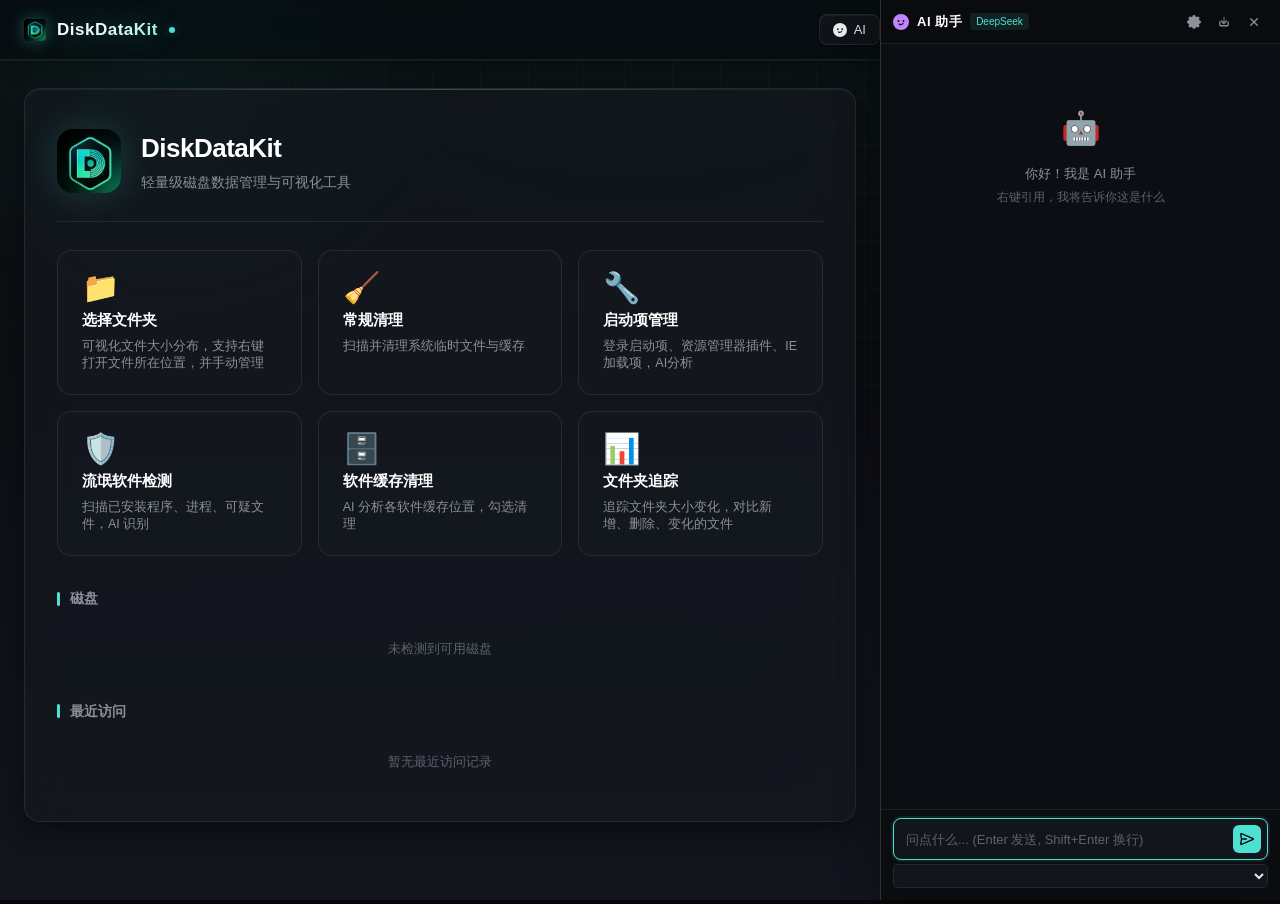
==== web/index.html @ a3f6db11 "feat:新增文件追踪功能" ====
<!DOCTYPE html>
<html lang="zh-CN">
<head>
    <meta charset="UTF-8">
    <meta name="viewport" content="width=device-width, initial-scale=1.0">
    <title>DiskDataKit — 文件管理</title>
    <link rel="icon" href="ioc.png" type="image/png">
    <link rel="stylesheet" href="style.css">
</head>
<body>
    <!-- 背景装饰层：网格光斑 -->
    <div class="bg-decor" aria-hidden="true">
        <div class="blob blob-1"></div>
        <div class="blob blob-2"></div>
        <div class="blob blob-3"></div>
        <div class="grid-overlay"></div>
    </div>

    <header class="app-header">
        <div class="header-inner">
            <a class="brand" href="#" onclick="showHome();return false;">
                <img class="brand-logo" src="ioc.png" width="22" height="22" alt="DiskDataKit" aria-hidden="true">
                <span class="brand-name" data-text="DiskDataKit">DiskDataKit</span>
                <span class="brand-dot"></span>
            </a>
            <div class="header-actions">
                <button id="homeBtn" class="btn btn-ghost hidden" title="返回首页">
                    <svg viewBox="0 0 16 16" width="14" height="14" aria-hidden="true"><path fill="currentColor" d="M6.906.664a1.749 1.749 0 0 1 2.187 0l5.25 4.2c.415.332.657.835.657 1.367v7.019A1.75 1.75 0 0 1 13.25 15h-3.5a.75.75 0 0 1-.75-.75V9H7v5.25a.75.75 0 0 1-.75.75h-3.5A1.75 1.75 0 0 1 1 13.25V6.231c0-.532.242-1.035.657-1.367l5.25-4.2z"/></svg>
                    <span class="btn-label">首页</span>
                </button>
                <button id="pickBtn" class="btn btn-accent" title="打开系统文件夹选择器">
                    <svg viewBox="0 0 16 16" width="14" height="14" aria-hidden="true"><path fill="currentColor" d="M1.75 1A1.75 1.75 0 0 0 0 2.75v10.5C0 14.216.784 15 1.75 15h12.5A1.75 1.75 0 0 0 16 13.25v-8.5A1.75 1.75 0 0 0 14.25 3H7.5L6 1.75A1.75 1.75 0 0 0 4.75 1h-3Z"></path></svg>
                    <span class="btn-label">选择文件夹</span>
                </button>
                <select id="driveSelect" class="select" title="选择磁盘或最近访问"></select>
                <button id="upBtn" class="btn btn-ghost" title="返回上一级">
                    <svg viewBox="0 0 16 16" width="14" height="14" aria-hidden="true"><path fill="currentColor" d="M3.22 10.53a.75.75 0 0 1 0-1.06L7.47 5.22a.75.75 0 0 1 1.06 0l4.25 4.25a.75.75 0 1 1-1.06 1.06L8 6.8l-3.72 3.72a.75.75 0 0 1-1.06 0Z"></path></svg>
                    <span class="btn-label">上级</span>
                </button>
                <button id="refreshBtn" class="btn btn-ghost" title="刷新">
                    <svg viewBox="0 0 16 16" width="14" height="14" aria-hidden="true"><path fill="currentColor" d="M1.705 8.005a.75.75 0 0 1 .834.656 5.5 5.5 0 0 0 9.592 2.97l-1.204-1.204a.25.25 0 0 1 .177-.427h3.011a.25.25 0 0 1 .25.25v3.011a.25.25 0 0 1-.427.177l-1.38-1.38A7 7 0 0 1 1.05 8.84a.75.75 0 0 1 .656-.834ZM8 2.5a5.49 5.49 0 0 0-4.388 2.196l1.204 1.204a.25.25 0 0 1-.177.427H1.628a.25.25 0 0 1-.25-.25V2.066a.25.25 0 0 1 .427-.177l1.38 1.38A7 7 0 0 1 14.95 7.16a.75.75 0 0 1-1.49.178A5.5 5.5 0 0 0 8 2.5Z"></path></svg>
                    <span class="btn-label">刷新</span>
                </button>
                <button id="chatToggleHeaderBtn" class="btn btn-ghost" title="AI 助手">
                    <svg viewBox="0 0 16 16" width="14" height="14" fill="currentColor"><path d="M8 0a8 8 0 1 0 0 16A8 8 0 0 0 8 0ZM4.5 7a1 1 0 1 1 2 0 1 1 0 0 1-2 0Zm5 0a1 1 0 1 1 2 0 1 1 0 0 1-2 0Zm-1.5 4.5a3 3 0 0 1-2.5-1.34.5.5 0 0 1 .83-.55A2 2 0 0 0 8 10a2 2 0 0 0 1.67-.89.5.5 0 1 1 .83.55 3 3 0 0 1-2.5 1.34Z"/></svg>
                    <span class="btn-label">AI</span>
                </button>
            </div>
        </div>
    </header>

    <main class="container">
        <section id="homeView" class="card glass home-view">
            <div class="home-hero">
                <div class="home-logo">
                    <img src="ioc.png" width="67" height="69" alt="DiskDataKit">
                </div>
                <div class="home-hero-text">
                    <h2>DiskDataKit</h2>
                    <p>轻量级磁盘数据管理与可视化工具</p>
                </div>
            </div>
            <div class="home-actions">
                <button class="home-card" id="homePickBtn">
                    <span class="home-card-icon">📁</span>
                    <span class="home-card-title">选择文件夹</span>
                    <span class="home-card-desc">可视化文件大小分布，支持右键打开文件所在位置，并手动管理</span>
                </button>
                <button class="home-card" id="homeCleanupBtn">
                    <span class="home-card-icon">🧹</span>
                    <span class="home-card-title">常规清理</span>
                    <span class="home-card-desc">扫描并清理系统临时文件与缓存</span>
                </button>
                <button class="home-card" id="homeStartupBtn">
                    <span class="home-card-icon">🔧</span>
                    <span class="home-card-title">启动项管理</span>
                    <span class="home-card-desc">登录启动项、资源管理器插件、IE 加载项，AI分析</span>
                </button>
                <button class="home-card" id="homeScanBtn">
                    <span class="home-card-icon">🛡️</span>
                    <span class="home-card-title">流氓软件检测</span>
                    <span class="home-card-desc">扫描已安装程序、进程、可疑文件，AI 识别</span>
                </button>
                <button class="home-card" id="homeCacheBtn">
                    <span class="home-card-icon">🗄️</span>
                    <span class="home-card-title">软件缓存清理</span>
                    <span class="home-card-desc">AI 分析各软件缓存位置，勾选清理</span>
                </button>
                <button class="home-card" id="homeTrackBtn">
                    <span class="home-card-icon">📊</span>
                    <span class="home-card-title">文件夹追踪</span>
                    <span class="home-card-desc">追踪文件夹大小变化，对比新增、删除、变化的文件</span>
                </button>
            </div>
            <div class="home-section">
                <div class="home-section-title"><span class="hs-accent"></span>磁盘</div>
                <div id="homeDrives" class="home-list"></div>
            </div>
            <div class="home-section">
                <div class="home-section-title"><span class="hs-accent"></span>最近访问</div>
                <div id="homeRecent" class="home-list"></div>
            </div>
        </section>

        <section id="breadcrumbCard" class="card glass breadcrumb-card hidden">
            <nav class="breadcrumb" id="breadcrumb" aria-label="路径导航"></nav>
        </section>

        <section id="chartCard" class="card glass chart-card hidden">
            <div class="card-header">
                <div class="title-group">
                    <span class="title-accent"></span>
                    <h2 class="card-title">大小分布</h2>
                    <div id="chartHint" class="chart-hint hidden"></div>
                </div>
                <div class="chart-legend">
                    <label class="legend-toggle" data-line="self">
                        <input type="checkbox" id="toggleSelf" checked>
                        <span class="legend-line legend-line-self"></span>
                        <span class="legend-text">自身占比</span>
                    </label>
                    <label class="legend-toggle" data-line="cumulative">
                        <input type="checkbox" id="toggleCumulative" checked>
                        <span class="legend-line"></span>
                        <span class="legend-text">累计百分比</span>
                    </label>
                </div>
                <div class="card-header-line"></div>
            </div>
            <div class="chart-wrap">
                <canvas id="paretoCanvas"></canvas>
                <div id="chartTooltip" class="chart-tooltip hidden"></div>
            </div>
            <div id="expandHint" class="expand-hint hidden"></div>
            <div id="expandSection" class="expand-section hidden">
                <div class="expand-header">
                    <span class="expand-title">展开详情 · <span id="expandLabel">其他</span></span>
                    <div class="expand-actions">
                        <button id="expandMore" class="btn-expand-more hidden">展开剩余 <span id="remainCount">0</span> 项</button>
                        <button id="expandClose" class="expand-close" title="关闭展开">×</button>
                    </div>
                </div>
                <div class="chart-wrap">
                    <canvas id="expandCanvas"></canvas>
                    <div id="expandTooltip" class="chart-tooltip hidden"></div>
                </div>
            </div>
        </section>

        <!-- 展开项数输入弹框 -->
        <div id="expandModal" class="modal-overlay hidden">
            <div class="modal-box">
                <div class="modal-title">展开"其他"项</div>
                <p class="modal-desc">输入要展开的条目数量（当前合并的尾部项目）</p>
                <input type="number" id="expandInput" class="modal-input" min="1" max="500" value="50">
                <div class="modal-actions">
                    <button id="expandCancel" class="btn btn-ghost">取消</button>
                    <button id="expandConfirm" class="btn btn-accent">展开</button>
                </div>
            </div>
        </div>

        <!-- 右键/左键上下文菜单 -->
        <div id="ctxMenu" class="ctx-menu hidden">
            <button id="ctxOpenExplorer" class="ctx-item">
                <svg class="ctx-icon" viewBox="0 0 16 16" width="14" height="14" fill="currentColor">
                    <path d="M1.5 3a1 1 0 0 1 1-1h4.379a1 1 0 0 1 .707.293L8.707 3.5H13.5a1 1 0 0 1 1 1V7h-1V4.5H8.5l-1-1H2.5v8H6v1H1.5V3z"/>
                    <path d="M8 8.5a.5.5 0 0 1 .5-.5h6a.5.5 0 0 1 .5.5v5a.5.5 0 0 1-.5.5h-6a.5.5 0 0 1-.5-.5v-5zM9 9v4h5V9H9z"/>
                </svg>
                打开文件夹所在位置
            </button>
            <button id="ctxQuoteToAI" class="ctx-item">
                <svg class="ctx-icon" viewBox="0 0 16 16" width="14" height="14" fill="currentColor">
                    <path d="M8 0a8 8 0 1 0 0 16A8 8 0 0 0 8 0ZM4.5 7a1 1 0 1 1 2 0 1 1 0 0 1-2 0Zm5 0a1 1 0 1 1 2 0 1 1 0 0 1-2 0Zm-1.5 4.5a3 3 0 0 1-2.5-1.34.5.5 0 0 1 .83-.55A2 2 0 0 0 8 10a2 2 0 0 0 1.67-.89.5.5 0 1 1 .83.55 3 3 0 0 1-2.5 1.34Z"/>
                </svg>
                引用给AI
            </button>
        </div>

        <!-- 常规清理弹窗 -->
        <div id="cleanupModal" class="modal-overlay hidden">
            <div class="modal-box cleanup-box">
                <div class="cleanup-header">
                    <span class="modal-title">常规清理</span>
                    <button id="cleanupClose" class="expand-close" title="关闭">×</button>
                </div>
                <p class="modal-desc">扫描系统临时文件和缓存，选择要清理的项目</p>

                <!-- 扫描状态 -->
                <div id="cleanupStatus" class="cleanup-status"></div>

                <!-- 清理目标列表 -->
                <div id="cleanupList" class="cleanup-list hidden"></div>

                <!-- 底部操作 -->
                <div id="cleanupActions" class="cleanup-actions hidden">
                    <div class="cleanup-summary">
                        <label class="cleanup-select-all">
                            <input type="checkbox" id="cleanupSelectAll" checked>
                            <span>全选</span>
                        </label>
                        <span id="cleanupTotal" class="cleanup-total"></span>
                    </div>
                    <div class="modal-actions">
                        <button id="cleanupCancel" class="btn btn-ghost">取消</button>
                        <button id="cleanupDeleteBtn" class="btn btn-danger">清理选中</button>
                    </div>
                </div>

                <!-- 清理结果 -->
                <div id="cleanupResult" class="cleanup-result hidden"></div>
            </div>
        </div>

        <!-- 启动项管理弹窗 -->
        <div id="startupModal" class="modal-overlay hidden">
            <div class="modal-box cleanup-box startup-box">
                <div class="cleanup-header">
                    <span class="modal-title">启动项管理</span>
                    <button id="startupClose" class="expand-close" title="关闭">×</button>
                </div>
                <p class="modal-desc">查看并启用/禁用登录启动项、资源管理器插件、IE 加载项</p>
                <div class="startup-body">
                    <div id="startupStatus" class="cleanup-status"></div>
                    <div id="startupList" class="cleanup-list startup-list hidden"></div>
                </div>
                <div class="startup-footer">
                    <button id="startupRescanBtn" class="startup-rescan-btn">重新扫描</button>
                </div>
            </div>
        </div>

        <!-- 流氓软件检测弹窗 -->
        <div id="scanModal" class="modal-overlay hidden">
            <div class="modal-box cleanup-box">
                <div class="cleanup-header">
                    <span class="modal-title">流氓软件检测</span>
                    <button id="scanClose" class="expand-close" title="关闭">×</button>
                </div>
                <p class="modal-desc">扫描已安装程序、进程、可疑文件、启动项，AI 判断可疑项（右键可打开文件所在位置）</p>
                <div id="scanStatus" class="cleanup-status"></div>
                <div id="scanList" class="cleanup-list scan-list hidden"></div>
            </div>
        </div>

        <!-- 软件缓存清理弹窗 -->
        <div id="cacheModal" class="modal-overlay hidden">
            <div class="modal-box cleanup-box">
                <div class="cleanup-header">
                    <span class="modal-title">软件缓存清理</span>
                    <button id="cacheClose" class="expand-close" title="关闭">×</button>
                </div>
                <p class="modal-desc">AI 分析各软件缓存位置，勾选后清理（右键可打开文件所在位置）</p>
                <div id="cacheStatus" class="cleanup-status"></div>
                <div id="cacheList" class="cleanup-list cache-list hidden"></div>
                <div id="cacheActions" class="cleanup-actions hidden">
                    <div class="cleanup-summary">
                        <label class="cleanup-select-all">
                            <input type="checkbox" id="cacheSelectAll" checked>
                            <span>全选</span>
                        </label>
                        <span id="cacheTotal" class="cleanup-total"></span>
                    </div>
                    <div class="modal-actions">
                        <button id="cacheCancel" class="btn btn-ghost">取消</button>
                        <button id="cacheDeleteBtn" class="btn btn-danger">清理选中</button>
                    </div>
                </div>
                <div id="cacheResult" class="cleanup-result hidden"></div>
            </div>
        </div>

        <!-- 文件夹追踪弹窗 -->
        <div id="trackModal" class="modal-overlay hidden">
            <div class="modal-box cleanup-box track-box">
                <div class="cleanup-header">
                    <span class="modal-title">文件夹追踪</span>
                    <button id="trackClose" class="expand-close" title="关闭">×</button>
                </div>
                <p class="modal-desc">追踪文件夹大小变化，对比新增、删除、变化的子文件</p>

                <!-- 添加追踪 -->
                <div class="track-add-row">
                    <button id="trackPickBtn" class="btn btn-accent">选择文件夹</button>
                    <button id="trackRefreshAllBtn" class="btn btn-ghost">全部刷新</button>
                </div>

                <!-- 追踪列表 -->
                <div id="trackStatus" class="cleanup-status"></div>
                <div id="trackList" class="track-list hidden"></div>
            </div>
        </div>

        <section id="fileCard" class="card glass file-card hidden">
            <div class="card-header">
                <div class="title-group">
                    <span class="title-accent"></span>
                    <h2 class="card-title">文件列表</h2>
                    <div id="countBadge" class="count-badge hidden"></div>
                    <div id="totalSizeBadge" class="size-badge hidden"></div>
                </div>
                <div class="card-header-line"></div>
            </div>

            <div id="status" class="status hidden"></div>

            <div class="table-wrap">
                <table class="file-table">
                    <thead>
                        <tr>
                            <th class="col-name">名称</th>
                            <th class="col-size">大小</th>
                            <th class="col-date">修改时间</th>
                        </tr>
                    </thead>
                    <tbody id="fileList"></tbody>
                </table>
                <div id="skeleton" class="skeleton hidden">
                    <div class="skeleton-row"></div>
                    <div class="skeleton-row"></div>
                    <div class="skeleton-row"></div>
                    <div class="skeleton-row"></div>
                    <div class="skeleton-row"></div>
                    <div class="skeleton-row"></div>
                </div>
                <div id="empty" class="empty hidden">
                    <div class="empty-icon">📂</div>
                    <p>此文件夹为空</p>
                </div>
            </div>
        </section>

        <footer class="app-footer">
            <span id="footerInfo"></span>
        </footer>
    </main>

    <!-- AI 助手侧边栏（VSCode 风格） -->
    <aside id="chatSidebar" class="chat-sidebar">
        <div class="chat-sidebar-header">
            <div class="chat-sidebar-title">
                <svg viewBox="0 0 16 16" width="16" height="16" fill="currentColor" style="color:#c084fc"><path d="M8 0a8 8 0 1 0 0 16A8 8 0 0 0 8 0ZM4.5 7a1 1 0 1 1 2 0 1 1 0 0 1-2 0Zm5 0a1 1 0 1 1 2 0 1 1 0 0 1-2 0Zm-1.5 4.5a3 3 0 0 1-2.5-1.34.5.5 0 0 1 .83-.55A2 2 0 0 0 8 10a2 2 0 0 0 1.67-.89.5.5 0 1 1 .83.55 3 3 0 0 1-2.5 1.34Z"/></svg>
                <span>AI 助手</span>
                <div id="chatStatus" class="chat-status">DeepSeek</div>
            </div>
            <div class="chat-sidebar-actions">
                <button id="chatCustomModelBtn" class="chat-icon-btn" title="自定义模型">
                    <svg viewBox="0 0 16 16" width="14" height="14" fill="currentColor"><path d="M8 4.754a3.246 3.246 0 1 0 0 6.492 3.246 3.246 0 0 0 0-6.492zM5.754 8a2.246 2.246 0 1 1 4.492 0 2.246 2.246 0 0 1-4.492 0z"/><path d="M9.796 1.343c-.527-1.79-3.065-1.79-3.592 0l-.094.319a.873.873 0 0 1-1.255.52l-.292-.16c-1.64-.892-3.433.902-2.54 2.541l.159.292a.873.873 0 0 1-.52 1.255l-.319.094c-1.79.527-1.79 3.065 0 3.592l.319.094a.873.873 0 0 1 .52 1.255l-.16.292c-.892 1.64.901 3.434 2.541 2.54l.292-.159a.873.873 0 0 1 1.255.52l.094.319c.527 1.79 3.065 1.79 3.592 0l.094-.319a.873.873 0 0 1 1.255-.52l.292.16c1.64.893 3.434-.902 2.54-2.541l-.159-.292a.873.873 0 0 1 .52-1.255l.319-.094c1.79-.527 1.79-3.065 0-3.592l-.319-.094a.873.873 0 0 1-.52-1.255l.16-.292c.893-1.64-.902-3.433-2.541-2.54l-.292.159a.873.873 0 0 1-1.255-.52l-.094-.319z"/></svg>
                </button>
                <button id="chatNewBtn" class="chat-icon-btn" title="新对话">
                    <svg viewBox="0 0 16 16" width="14" height="14" fill="currentColor"><path d="M3.25 7a.75.75 0 0 1 .75.75v3.5a.25.25 0 0 0 .25.25h7.5a.25.25 0 0 0 .25-.25v-3.5a.75.75 0 0 1 1.5 0v3.5A1.75 1.75 0 0 1 11.75 13h-7.5A1.75 1.75 0 0 1 2.5 11.25v-3.5A.75.75 0 0 1 3.25 7Zm4.5-5a.75.75 0 0 1 .75.75v5.19l1.72-1.72a.749.749 0 0 1 1.275.326.749.749 0 0 1-.215.734l-3 3a.75.75 0 0 1-1.06 0l-3-3a.749.749 0 0 1 .326-1.275.749.749 0 0 1 .734.215L7.5 7.94V2.75A.75.75 0 0 1 8.25 2Z"/></svg>
                </button>
                <button id="chatCloseBtn" class="chat-icon-btn" title="关闭面板">
                    <svg viewBox="0 0 16 16" width="14" height="14" fill="currentColor"><path d="M3.72 3.72a.75.75 0 0 1 1.06 0L8 6.94l3.22-3.22a.749.749 0 0 1 1.275.326.749.749 0 0 1-.215.734L9.06 8l3.22 3.22a.749.749 0 0 1-.326 1.275.749.749 0 0 1-.734-.215L8 9.06l-3.22 3.22a.751.751 0 0 1-1.042-.018.751.751 0 0 1-.018-1.042L6.94 8 3.72 4.78a.75.75 0 0 1 0-1.06Z"/></svg>
                </button>
            </div>
        </div>
        <div id="chatMessages" class="chat-messages">
            <div class="chat-welcome">
                <div class="chat-welcome-icon">🤖</div>
                <p>你好！我是 AI 助手</p>
                <p class="chat-welcome-hint">右键引用，我将告诉你这是什么</p>
            </div>
        </div>
        <div class="chat-input-area">
            <div class="chat-input-wrap">
                <textarea id="chatInput" class="chat-input" placeholder="问点什么... (Enter 发送, Shift+Enter 换行)" rows="1"></textarea>
                <button id="chatSendBtn" class="chat-send-btn" title="发送">
                    <svg viewBox="0 0 16 16" width="14" height="14" fill="currentColor"><path d="M.989 8 .064 2.68a1.342 1.342 0 0 1 1.85-1.462l13.402 5.744a1.129 1.129 0 0 1 0 2.076L1.913 14.782a1.343 1.343 0 0 1-1.85-1.463L.99 8Zm.603-5.288L2.38 7.25h4.87a.75.75 0 0 1 0 1.5H2.38l-.788 4.538L13.929 8 1.592 2.712Z"/></svg>
                </button>
            </div>
            <div class="chat-input-hint">
                <select id="chatProviderSelect" class="chat-provider-select" title="切换模型">
                </select>
            </div>
        </div>
    </aside>

    <!-- 自定义模型弹窗 -->
    <div id="customModelModal" class="modal-overlay hidden">
        <div class="modal-box custom-model-box">
            <div class="cleanup-header">
                <span class="modal-title">自定义模型</span>
                <button id="customModelClose" class="expand-close" title="关闭">×</button>
            </div>
            <p class="modal-desc">选择厂商、输入 API Key，获取并选择要添加的模型</p>

            <!-- 厂商选择 -->
            <div class="custom-model-field">
                <label class="custom-model-label">厂商</label>
                <select id="cmProviderSelect" class="custom-model-select">
                    <option value="">请选择厂商...</option>
                </select>
                <div id="cmProviderDesc" class="custom-model-provider-desc"></div>
            </div>

            <!-- API Key -->
            <div class="custom-model-field">
                <label class="custom-model-label">API Key</label>
                <div class="custom-model-apikey-row">
                    <input type="password" id="cmApiKey" class="modal-input custom-model-apikey-input" placeholder="sk-..." autocomplete="off">
                    <button id="cmFetchModelsBtn" class="btn btn-accent custom-model-fetch-btn">获取模型</button>
                </div>
            </div>

            <!-- 模型列表 -->
            <div class="custom-model-field">
                <label class="custom-model-label">模型列表 <span id="cmModelCount" class="custom-model-count"></span></label>
                <div id="cmModelList" class="custom-model-list">
                    <div class="custom-model-empty">请先获取模型列表</div>
                </div>
            </div>

            <!-- 状态提示 -->
            <div id="cmStatus" class="custom-model-status"></div>

            <!-- 操作按钮 -->
            <div class="modal-actions">
                <button id="cmCancelBtn" class="btn btn-ghost">取消</button>
                <button id="cmSaveBtn" class="btn btn-accent" disabled>保存</button>
            </div>
            <div class="custom-model-tip">提示：推荐使用 DeepSeek 和阿里云（DashScope），模型列表获取准确。字节豆包官方 API 返回的模型列表与实际可用的不一致，需手动确认。</div>
        </div>
    </div>

    <script src="app.js"></script>
    <script src="chat.js"></script>
    <script src="cleanup.js"></script>
    <script src="startup.js"></script>
    <script src="scan.js"></script>
    <script src="cache.js"></script>
    <script src="track.js"></script>
</body>
</html>
---- web/style.css ----
/* ============================================================
   DiskDataKit — Premium Dark
   网格光斑背景 + 玻璃拟态 + 发光高光 + 精致微交互
   ============================================================ */

:root {
    /* 基础灰阶 */
    --bg-0: #06070a;
    --bg-1: #0c0e13;
    --bg-2: #12151c;
    --surface: rgba(22, 25, 32, 0.65);
    --surface-solid: #14171e;

    /* 文字 */
    --fg-default: #e8eaed;
    --fg-muted: #8b909a;
    --fg-subtle: #5c626e;
    --fg-bright: #ffffff;

    /* 边框 */
    --border: rgba(255, 255, 255, 0.08);
    --border-strong: rgba(255, 255, 255, 0.14);
    --border-bright: rgba(255, 255, 255, 0.2);

    /* 强调色 - 冷青蓝 */
    --accent: #4ee0d0;
    --accent-2: #5b9eff;
    --accent-glow: rgba(78, 224, 208, 0.35);
    --accent-subtle: rgba(78, 224, 208, 0.1);
    --danger: #ff6b6b;
    --danger-subtle: rgba(255, 107, 107, 0.12);

    /* 字体 */
    --font-sans: -apple-system, BlinkMacSystemFont, "Segoe UI", "Nunito Sans",
        Helvetica, Arial, "PingFang SC", "Microsoft YaHei", sans-serif;
    --font-mono: ui-monospace, SFMono-Regular, "SF Mono", Menlo, Consolas,
        "Liberation Mono", monospace;

    /* 阴影 / 光晕 */
    --shadow-sm: 0 1px 2px rgba(0, 0, 0, 0.4);
    --shadow-md: 0 8px 24px rgba(0, 0, 0, 0.45);
    --shadow-lg: 0 20px 60px rgba(0, 0, 0, 0.6);
    --shadow-glow: 0 0 0 1px var(--border), 0 8px 32px rgba(78, 224, 208, 0.08);

    /* 缓动 */
    --ease: cubic-bezier(0.22, 1, 0.36, 1);
    --ease-out: cubic-bezier(0.16, 1, 0.3, 1);
}

* {
    margin: 0;
    padding: 0;
    box-sizing: border-box;
}

html {
    scroll-behavior: smooth;
}

body {
    font-family: var(--font-sans);
    font-size: 14px;
    line-height: 1.5;
    color: var(--fg-default);
    background: var(--bg-0);
    min-height: 100vh;
    overflow-x: hidden;
    -webkit-font-smoothing: antialiased;
    -moz-osx-font-smoothing: grayscale;
    position: relative;
}

/* ==================== 背景装饰层 ==================== */
.bg-decor {
    position: fixed;
    inset: 0;
    z-index: -1;
    overflow: hidden;
    background:
        radial-gradient(ellipse 80% 50% at 50% -10%, rgba(78, 224, 208, 0.08), transparent),
        linear-gradient(180deg, var(--bg-0) 0%, var(--bg-1) 40%, var(--bg-2) 100%);
}

.blob {
    position: absolute;
    border-radius: 50%;
    filter: blur(80px);
    opacity: 0.5;
    animation: drift 18s var(--ease) infinite alternate;
}

.blob-1 {
    width: 500px;
    height: 500px;
    top: -150px;
    left: -100px;
    background: radial-gradient(circle, rgba(78, 224, 208, 0.18), transparent 70%);
}

.blob-2 {
    width: 600px;
    height: 600px;
    bottom: -200px;
    right: -150px;
    background: radial-gradient(circle, rgba(91, 158, 255, 0.15), transparent 70%);
    animation-delay: -6s;
    animation-duration: 22s;
}

.blob-3 {
    width: 400px;
    height: 400px;
    top: 40%;
    left: 60%;
    background: radial-gradient(circle, rgba(180, 120, 255, 0.1), transparent 70%);
    animation-delay: -12s;
    animation-duration: 26s;
}

.grid-overlay {
    position: absolute;
    inset: 0;
    background-image:
        linear-gradient(rgba(255, 255, 255, 0.025) 1px, transparent 1px),
        linear-gradient(90deg, rgba(255, 255, 255, 0.025) 1px, transparent 1px);
    background-size: 48px 48px;
    mask-image: radial-gradient(ellipse 80% 60% at 50% 30%, #000 30%, transparent 80%);
    -webkit-mask-image: radial-gradient(ellipse 80% 60% at 50% 30%, #000 30%, transparent 80%);
}

/* ==================== 顶部导航栏 ==================== */
.app-header {
    position: sticky;
    top: 0;
    z-index: 100;
    background: rgba(8, 10, 14, 0.6);
    backdrop-filter: saturate(180%) blur(20px);
    -webkit-backdrop-filter: saturate(180%) blur(20px);
    border-bottom: 1px solid var(--border);
    box-shadow: 0 1px 0 rgba(255, 255, 255, 0.04), 0 4px 20px rgba(0, 0, 0, 0.3);
    animation: slideDown 0.5s var(--ease-out);
}

.header-inner {
    max-width: 1280px;
    margin: 0 auto;
    padding: 14px 24px;
    display: flex;
    align-items: center;
    justify-content: space-between;
    gap: 16px;
}

.brand {
    display: flex;
    align-items: center;
    gap: 11px;
    text-decoration: none;
    color: var(--fg-default);
    transition: opacity 0.2s var(--ease);
}

.brand:hover {
    opacity: 0.9;
}

.brand-logo {
    border-radius: 4px;
    filter: drop-shadow(0 0 8px var(--accent-glow));
    transition: transform 0.4s var(--ease), filter 0.4s var(--ease);
}

.brand:hover .brand-logo {
    transform: rotate(-8deg) scale(1.15);
    filter: drop-shadow(0 0 12px var(--accent-glow));
}

.brand-name {
    font-size: 17px;
    font-weight: 700;
    letter-spacing: 0.5px;
    background: linear-gradient(
        135deg,
        #ffffff 0%,
        #d6f5f0 30%,
        var(--accent) 55%,
        var(--accent-2) 100%
    );
    background-size: 220% 220%;
    -webkit-background-clip: text;
    background-clip: text;
    -webkit-text-fill-color: transparent;
    filter: drop-shadow(0 0 12px rgba(78, 224, 208, 0.28));
    animation: titleShine 7s var(--ease) infinite;
    position: relative;
}

/* 标题光泽扫过 */
.brand-name::after {
    content: attr(data-text);
    position: absolute;
    inset: 0;
    background: linear-gradient(
        105deg,
        transparent 35%,
        rgba(255, 255, 255, 0.65) 50%,
        transparent 65%
    );
    background-size: 250% 100%;
    background-position: 150% 0;
    -webkit-background-clip: text;
    background-clip: text;
    -webkit-text-fill-color: transparent;
    animation: titleSweep 5.5s var(--ease) infinite;
    pointer-events: none;
}

.brand-dot {
    width: 6px;
    height: 6px;
    border-radius: 50%;
    background: var(--accent);
    box-shadow: 0 0 10px var(--accent-glow);
    animation: pulse 2.4s var(--ease) infinite;
}

.header-actions {
    display: flex;
    gap: 8px;
    align-items: center;
}

/* ==================== 按钮 ==================== */
.btn {
    display: inline-flex;
    align-items: center;
    gap: 7px;
    background: var(--surface);
    backdrop-filter: blur(12px);
    -webkit-backdrop-filter: blur(12px);
    color: var(--fg-default);
    border: 1px solid var(--border);
    border-radius: 8px;
    padding: 7px 13px;
    font-size: 13px;
    font-weight: 500;
    font-family: inherit;
    cursor: pointer;
    transition: all 0.2s var(--ease);
    box-shadow: var(--shadow-sm), inset 0 1px 0 rgba(255, 255, 255, 0.05);
    position: relative;
    overflow: hidden;
}

.btn::before {
    content: "";
    position: absolute;
    inset: 0;
    background: linear-gradient(135deg, rgba(78, 224, 208, 0.15), transparent 60%);
    opacity: 0;
    transition: opacity 0.25s var(--ease);
}

.btn:hover {
    border-color: var(--border-bright);
    transform: translateY(-1px);
    box-shadow: var(--shadow-md), inset 0 1px 0 rgba(255, 255, 255, 0.08);
}

.btn:hover::before {
    opacity: 1;
}

.btn:active {
    transform: translateY(0) scale(0.97);
    box-shadow: var(--shadow-sm);
}

.btn svg {
    transition: transform 0.5s var(--ease);
    position: relative;
    z-index: 1;
}

.btn-label {
    position: relative;
    z-index: 1;
}

#refreshBtn:hover svg {
    transform: rotate(180deg);
}

#upBtn:hover svg {
    transform: translateY(-2px);
}

/* 强调按钮（选择文件夹） */
.btn-accent {
    background: rgba(78, 224, 208, 0.1);
    border-color: rgba(78, 224, 208, 0.25);
    color: var(--accent);
}

.btn-accent:hover {
    background: rgba(78, 224, 208, 0.18);
    border-color: var(--accent);
    box-shadow: var(--shadow-md), 0 0 16px rgba(78, 224, 208, 0.15);
    color: var(--accent);
}

.btn-accent:hover::before {
    opacity: 0;
}

#pickBtn svg {
    transition: transform 0.3s var(--ease);
}

#pickBtn:hover svg {
    transform: scale(1.15);
}

/* ==================== 输入框 ==================== */
.select {
    background: var(--surface);
    backdrop-filter: blur(12px);
    -webkit-backdrop-filter: blur(12px);
    color: var(--fg-default);
    border: 1px solid var(--border);
    border-radius: 8px;
    padding: 7px 30px 7px 12px;
    font-size: 13px;
    font-family: inherit;
    cursor: pointer;
    appearance: none;
    background-image: url("data:image/svg+xml,%3Csvg xmlns='http://www.w3.org/2000/svg' width='16' height='16' fill='%238b909a' viewBox='0 0 16 16'%3E%3Cpath d='M4.22 6.22a.75.75 0 0 1 1.06 0L8 8.94l2.72-2.72a.75.75 0 1 1 1.06 1.06l-3.25 3.25a.75.75 0 0 1-1.06 0L4.22 7.28a.75.75 0 0 1 0-1.06Z'/%3E%3C/svg%3E");
    background-repeat: no-repeat;
    background-position: right 8px center;
    transition: all 0.2s var(--ease);
}

.select:hover {
    border-color: var(--border-bright);
}

.select:focus {
    outline: none;
    border-color: var(--accent);
    box-shadow: 0 0 0 3px var(--accent-subtle);
}

.select option {
    background: var(--surface-solid);
    color: var(--fg-default);
}

.select optgroup {
    background: var(--surface-solid);
    color: var(--fg-subtle);
    font-style: normal;
    font-weight: 600;
    font-size: 11px;
    text-transform: uppercase;
    letter-spacing: 0.5px;
    padding-top: 4px;
}

.select optgroup option {
    font-size: 13px;
    font-weight: 400;
    text-transform: none;
    letter-spacing: 0;
    color: var(--fg-default);
    padding: 3px 8px;
}

/* ==================== 主容器 ==================== */
.container {
    max-width: 1280px;
    margin: 0 auto;
    padding: 28px 24px;
    display: flex;
    flex-direction: column;
    gap: 18px;
}

/* ==================== 玻璃拟态卡片 ==================== */
.card {
    position: relative;
    border-radius: 16px;
    overflow: hidden;
    animation: fadeUp 0.5s var(--ease-out) both;
}

.card.glass {
    background: var(--surface);
    backdrop-filter: blur(20px) saturate(150%);
    -webkit-backdrop-filter: blur(20px) saturate(150%);
    border: 1px solid var(--border);
    box-shadow: var(--shadow-md), inset 0 1px 0 rgba(255, 255, 255, 0.05);
    transition: border-color 0.3s var(--ease), box-shadow 0.3s var(--ease),
        transform 0.3s var(--ease);
}

.card.glass:hover {
    border-color: var(--border-strong);
    box-shadow: var(--shadow-lg), inset 0 1px 0 rgba(255, 255, 255, 0.08);
}

/* 卡片顶部高光线 */
.card.glass::before {
    content: "";
    position: absolute;
    top: 0;
    left: 10%;
    right: 10%;
    height: 1px;
    background: linear-gradient(90deg, transparent, rgba(255, 255, 255, 0.18), transparent);
    pointer-events: none;
}

.file-card {
    animation-delay: 0.16s;
}

.breadcrumb-card {
    padding: 12px 18px;
}

.card-header {
    display: flex;
    align-items: center;
    justify-content: space-between;
    padding: 14px 18px;
    border-bottom: 1px solid var(--border);
}

.title-group {
    display: flex;
    align-items: center;
    gap: 10px;
}

.title-accent {
    width: 3px;
    height: 16px;
    border-radius: 3px;
    background: linear-gradient(180deg, var(--accent), var(--accent-2));
    box-shadow: 0 0 10px var(--accent-glow);
}

.card-title {
    font-size: 14px;
    font-weight: 600;
    color: var(--fg-bright);
    letter-spacing: 0.3px;
}

.count-badge {
    display: inline-flex;
    align-items: center;
    min-width: 22px;
    padding: 0 8px;
    height: 20px;
    border-radius: 20px;
    background: var(--accent-subtle);
    color: var(--accent);
    font-size: 11px;
    font-weight: 600;
    border: 1px solid rgba(78, 224, 208, 0.2);
    font-variant-numeric: tabular-nums;
}

.size-badge {
    display: inline-flex;
    align-items: center;
    gap: 6px;
    padding: 0 10px;
    height: 20px;
    border-radius: 20px;
    font-size: 11px;
    font-weight: 600;
    font-family: var(--font-mono);
    font-variant-numeric: tabular-nums;
    transition: all 0.3s var(--ease);
}

.size-badge.computing {
    background: rgba(91, 158, 255, 0.08);
    color: var(--accent-2);
    border: 1px solid rgba(91, 158, 255, 0.2);
}

.size-badge.computing::before {
    content: "";
    width: 6px;
    height: 6px;
    border-radius: 50%;
    background: var(--accent-2);
    animation: pulse 1.5s ease-in-out infinite;
}

.size-badge.done {
    background: var(--accent-subtle);
    color: var(--accent);
    border: 1px solid rgba(78, 224, 208, 0.2);
    box-shadow: 0 0 12px rgba(78, 224, 208, 0.1);
}

.card-header-line {
    flex: 1;
    height: 1px;
    margin-left: 20px;
    background: linear-gradient(90deg, var(--border), transparent);
}

/* ==================== 面包屑 ==================== */
.breadcrumb {
    display: flex;
    align-items: center;
    flex-wrap: wrap;
    gap: 2px;
    font-size: 14px;
}

.crumb {
    cursor: pointer;
    padding: 5px 10px;
    border-radius: 7px;
    color: var(--fg-muted);
    font-weight: 500;
    transition: all 0.18s var(--ease);
    position: relative;
}

.crumb:hover {
    background: var(--accent-subtle);
    color: var(--accent);
}

.crumb.is-last {
    color: var(--fg-bright);
    font-weight: 600;
    cursor: default;
}

.crumb.is-last:hover {
    background: transparent;
}

.crumb-sep {
    color: var(--fg-subtle);
    user-select: none;
    padding: 0 2px;
    opacity: 0.6;
}

/* ==================== 状态 ==================== */
.status {
    padding: 12px 18px;
    border-bottom: 1px solid var(--border);
    color: var(--fg-muted);
    font-size: 13px;
    background: rgba(255, 255, 255, 0.02);
}

.status.error {
    background: var(--danger-subtle);
    color: var(--danger);
    font-weight: 500;
}

/* ==================== 表格 ==================== */
.table-wrap {
    position: relative;
}

.file-table {
    width: 100%;
    border-collapse: collapse;
}

.file-table th {
    text-align: left;
    padding: 10px 18px;
    font-size: 11px;
    font-weight: 600;
    color: var(--fg-subtle);
    background: rgba(255, 255, 255, 0.02);
    border-bottom: 1px solid var(--border);
    text-transform: uppercase;
    letter-spacing: 1px;
    position: sticky;
    top: 0;
}

.file-table td {
    padding: 10px 18px;
    border-bottom: 1px solid rgba(255, 255, 255, 0.04);
    font-size: 14px;
    vertical-align: middle;
}

.file-table tbody tr:last-child td {
    border-bottom: none;
}

.file-row {
    cursor: pointer;
    transition: background 0.15s var(--ease);
    position: relative;
}

.file-row::before {
    content: "";
    position: absolute;
    left: 0;
    top: 8px;
    bottom: 8px;
    width: 2px;
    background: var(--accent);
    border-radius: 0 2px 2px 0;
    transform: scaleY(0);
    transition: transform 0.2s var(--ease);
    box-shadow: 0 0 8px var(--accent-glow);
}

.file-row:hover {
    background: linear-gradient(90deg, rgba(78, 224, 208, 0.05) 0%, transparent 100%);
}

.file-row:hover::before {
    transform: scaleY(1);
}

.file-row.is-dir .file-name {
    font-weight: 500;
}

.file-name {
    display: flex;
    align-items: center;
    gap: 12px;
    color: var(--fg-default);
}

.file-row.is-dir .file-name .name-text {
    color: var(--fg-bright);
}

.file-row:hover .name-text {
    color: var(--accent);
}

.file-icon {
    font-size: 15px;
    width: 18px;
    text-align: center;
    flex-shrink: 0;
    transition: transform 0.25s var(--ease);
    filter: drop-shadow(0 1px 3px rgba(0, 0, 0, 0.5));
}

.file-row:hover .file-icon {
    transform: scale(1.25) translateY(-1px);
}

.col-size {
    width: 120px;
    text-align: right;
    color: var(--fg-muted);
    font-variant-numeric: tabular-nums;
    font-family: var(--font-mono);
    font-size: 12px;
}

.col-date {
    width: 200px;
    color: var(--fg-muted);
    font-size: 12px;
}

/* ==================== 空状态 ==================== */
.empty {
    padding: 70px 20px;
    text-align: center;
    color: var(--fg-subtle);
}

.empty-icon {
    font-size: 44px;
    margin-bottom: 14px;
    opacity: 0.4;
    animation: float 3.5s ease-in-out infinite;
}

.empty p {
    font-size: 13px;
    letter-spacing: 0.3px;
}

/* ==================== 骨架屏 ==================== */
.skeleton {
    padding: 8px 0;
}

.skeleton-row {
    height: 38px;
    margin: 0 18px;
    border-bottom: 1px solid rgba(255, 255, 255, 0.04);
    position: relative;
    overflow: hidden;
}

.skeleton-row::after {
    content: "";
    position: absolute;
    inset: 8px 0;
    border-radius: 6px;
    background: linear-gradient(
        90deg,
        rgba(255, 255, 255, 0.03) 0%,
        rgba(255, 255, 255, 0.08) 50%,
        rgba(255, 255, 255, 0.03) 100%
    );
    background-size: 200% 100%;
    animation: shimmer 1.6s ease-in-out infinite;
}

/* ==================== 底部 ==================== */
.app-footer {
    padding: 18px 4px;
    color: var(--fg-subtle);
    font-size: 12px;
    text-align: center;
    letter-spacing: 0.3px;
}

/* ==================== 帕累托图 ==================== */
.chart-card {
    animation-delay: 0.08s;
}

.chart-card .card-header {
    padding: 12px 18px;
}

.chart-legend {
    display: flex;
    gap: 18px;
    font-size: 12px;
    color: var(--fg-muted);
    margin-left: auto;
    margin-right: 16px;
}

.legend-item {
    display: flex;
    align-items: center;
    gap: 7px;
}

.legend-toggle {
    display: flex;
    align-items: center;
    gap: 6px;
    cursor: pointer;
    user-select: none;
    transition: opacity 0.2s var(--ease);
}

.legend-toggle input[type="checkbox"] {
    appearance: none;
    -webkit-appearance: none;
    width: 14px;
    height: 14px;
    border-radius: 3px;
    border: 1px solid var(--border-strong);
    background: rgba(255, 255, 255, 0.03);
    cursor: pointer;
    position: relative;
    transition: all 0.2s var(--ease);
    flex-shrink: 0;
}

.legend-toggle input[type="checkbox"]:checked {
    background: var(--accent-subtle);
    border-color: var(--accent);
}

.legend-toggle input[type="checkbox"]:checked::after {
    content: "";
    position: absolute;
    left: 3px;
    top: 0px;
    width: 4px;
    height: 8px;
    border: solid var(--accent);
    border-width: 0 2px 2px 0;
    transform: rotate(45deg);
}

.legend-toggle input[type="checkbox"]:not(:checked) ~ .legend-line,
.legend-toggle input[type="checkbox"]:not(:checked) ~ .legend-text {
    opacity: 0.35;
}

.legend-toggle:hover {
    opacity: 0.85;
}

.legend-text {
    font-size: 12px;
    color: var(--fg-muted);
}

.legend-bar {
    width: 14px;
    height: 10px;
    border-radius: 2px;
    background: linear-gradient(180deg, var(--accent), rgba(78, 224, 208, 0.3));
    box-shadow: 0 0 6px var(--accent-glow);
}

.legend-line {
    width: 18px;
    height: 2px;
    border-radius: 1px;
    background: var(--accent-2);
    box-shadow: 0 0 6px rgba(91, 158, 255, 0.4);
    position: relative;
}

.legend-line::after {
    content: "";
    position: absolute;
    right: -3px;
    top: 50%;
    transform: translateY(-50%);
    width: 6px;
    height: 6px;
    border-radius: 50%;
    background: var(--accent-2);
    box-shadow: 0 0 6px rgba(91, 158, 255, 0.5);
}

.legend-line-self {
    background: #c084fc;
    box-shadow: 0 0 6px rgba(192, 132, 252, 0.4);
}

.legend-line-self::after {
    background: #c084fc;
    box-shadow: 0 0 6px rgba(192, 132, 252, 0.5);
}

/* ==================== 首页 ==================== */
.home-view {
    padding: 40px 32px 32px;
}

.home-hero {
    display: flex;
    align-items: center;
    gap: 20px;
    padding-bottom: 28px;
    margin-bottom: 28px;
    border-bottom: 1px solid var(--border);
}

.home-logo {
    width: 64px;
    height: 64px;
    border-radius: 16px;
    overflow: hidden;
    flex-shrink: 0;
    box-shadow: 0 0 36px rgba(78, 224, 208, 0.18);
}

.home-logo svg {
    width: 100%;
    height: 100%;
    display: block;
}

.home-hero-text h2 {
    font-size: 26px;
    font-weight: 700;
    letter-spacing: -0.5px;
    color: var(--fg-bright);
}

.home-hero-text p {
    font-size: 14px;
    color: var(--fg-muted);
    margin-top: 4px;
}

.home-actions {
    display: grid;
    grid-template-columns: repeat(auto-fill, minmax(240px, 1fr));
    gap: 16px;
    margin-bottom: 32px;
}

.home-card {
    display: flex;
    flex-direction: column;
    align-items: flex-start;
    gap: 8px;
    padding: 22px 24px;
    border-radius: 14px;
    background: var(--surface);
    border: 1px solid var(--border);
    color: var(--fg-default);
    cursor: pointer;
    text-align: left;
    transition: all 0.25s var(--ease);
}

.home-card:hover {
    border-color: rgba(78, 224, 208, 0.35);
    background: rgba(78, 224, 208, 0.06);
    transform: translateY(-2px);
    box-shadow: var(--shadow-md);
}

.home-card-icon {
    font-size: 30px;
    line-height: 1;
}

.home-card-title {
    font-size: 15px;
    font-weight: 600;
    color: var(--fg-bright);
}

.home-card-desc {
    font-size: 12.5px;
    color: var(--fg-muted);
}

.home-section {
    margin-bottom: 24px;
}

.home-section:last-child {
    margin-bottom: 0;
}

.home-section-title {
    display: flex;
    align-items: center;
    gap: 10px;
    font-size: 14px;
    font-weight: 600;
    color: var(--fg-muted);
    margin-bottom: 12px;
}

.hs-accent {
    width: 3px;
    height: 14px;
    border-radius: 2px;
    background: var(--accent);
}

.home-list {
    display: grid;
    grid-template-columns: repeat(auto-fill, minmax(220px, 1fr));
    gap: 10px;
}

.home-list-item {
    display: flex;
    align-items: center;
    gap: 10px;
    padding: 12px 16px;
    border-radius: 10px;
    background: var(--surface);
    border: 1px solid var(--border);
    color: var(--fg-default);
    cursor: pointer;
    font-size: 13px;
    transition: all 0.2s var(--ease);
    overflow: hidden;
}

.home-list-item:hover {
    border-color: rgba(78, 224, 208, 0.3);
    background: rgba(78, 224, 208, 0.05);
    transform: translateX(2px);
}

.home-list-icon {
    font-size: 18px;
    flex-shrink: 0;
}

.home-list-text {
    overflow: hidden;
    text-overflow: ellipsis;
    white-space: nowrap;
    font-family: var(--font-mono);
    font-size: 12.5px;
}

.home-list-empty {
    grid-column: 1 / -1;
    padding: 18px;
    text-align: center;
    color: var(--fg-subtle);
    font-size: 13px;
}

@media (max-width: 640px) {
    .home-view { padding: 28px 20px; }
    .home-hero { gap: 14px; padding-bottom: 20px; margin-bottom: 20px; }
    .home-logo { width: 52px; height: 52px; }
    .home-hero-text h2 { font-size: 22px; }
}

.chart-hint {
    display: inline-flex;
    align-items: center;
    padding: 0 8px;
    height: 18px;
    border-radius: 18px;
    background: rgba(78, 224, 208, 0.08);
    color: var(--accent);
    font-size: 10px;
    font-weight: 500;
    border: 1px solid rgba(78, 224, 208, 0.15);
}

.chart-hint::before {
    content: "";
    width: 5px;
    height: 5px;
    border-radius: 50%;
    background: var(--accent);
    margin-right: 5px;
    animation: pulse 1.5s ease-in-out infinite;
}

.expand-hint {
    display: flex;
    align-items: center;
    justify-content: center;
    gap: 6px;
    margin: 0 18px 14px;
    padding: 8px 14px;
    border-radius: 10px;
    background: rgba(78, 224, 208, 0.06);
    border: 1px dashed rgba(78, 224, 208, 0.3);
    color: var(--accent);
    font-size: 12px;
    cursor: pointer;
    user-select: none;
    transition: background 0.2s var(--ease), border-color 0.2s var(--ease), transform 0.2s var(--ease);
}

.expand-hint:hover {
    background: rgba(78, 224, 208, 0.12);
    border-color: rgba(78, 224, 208, 0.55);
    transform: translateY(-1px);
}

.expand-hint::after {
    content: "▸";
    font-size: 10px;
    transition: transform 0.2s var(--ease);
}

.expand-hint:hover::after {
    transform: translateX(2px);
}

.chart-wrap {
    position: relative;
    padding: 12px 18px 18px;
}

#paretoCanvas {
    display: block;
    width: 100%;
    height: 280px;
    cursor: crosshair;
}

.chart-tooltip {
    position: absolute;
    pointer-events: none;
    background: rgba(12, 14, 19, 0.95);
    backdrop-filter: blur(12px);
    -webkit-backdrop-filter: blur(12px);
    border: 1px solid var(--border-strong);
    border-radius: 8px;
    padding: 8px 12px;
    font-size: 12px;
    color: var(--fg-default);
    box-shadow: var(--shadow-lg);
    z-index: 50;
    white-space: nowrap;
    transform: translate(-50%, calc(-100% - 10px));
    transition: opacity 0.15s var(--ease);
}

.chart-tooltip .tt-name {
    font-weight: 600;
    color: var(--fg-bright);
    margin-bottom: 3px;
    max-width: 220px;
    overflow: hidden;
    text-overflow: ellipsis;
}

.chart-tooltip .tt-size {
    color: var(--accent);
    font-family: var(--font-mono);
    font-size: 11px;
}

.chart-tooltip .tt-pct {
    color: var(--accent-2);
    font-family: var(--font-mono);
    font-size: 11px;
    margin-top: 2px;
}

/* ==================== 展开区域 ==================== */
.expand-section {
    border-top: 1px solid var(--border);
    animation: fadeUp 0.4s var(--ease-out) both;
}

.expand-header {
    display: flex;
    align-items: center;
    justify-content: space-between;
    padding: 10px 18px;
    border-bottom: 1px solid var(--border);
}

.expand-title {
    font-size: 13px;
    font-weight: 600;
    color: var(--fg-bright);
}

.expand-title span {
    color: var(--accent);
}

.expand-close {
    background: none;
    border: none;
    color: var(--fg-muted);
    font-size: 20px;
    cursor: pointer;
    width: 28px;
    height: 28px;
    border-radius: 6px;
    display: flex;
    align-items: center;
    justify-content: center;
    transition: all 0.2s var(--ease);
    line-height: 1;
}

.expand-close:hover {
    background: var(--danger-subtle);
    color: var(--danger);
}

.expand-actions {
    display: flex;
    align-items: center;
    gap: 8px;
}

.btn-expand-more {
    background: var(--accent-subtle);
    border: 1px solid var(--accent-dim, rgba(78, 224, 208, 0.3));
    color: var(--accent);
    font-size: 12px;
    font-weight: 500;
    padding: 4px 12px;
    border-radius: 6px;
    cursor: pointer;
    transition: all 0.2s var(--ease);
    white-space: nowrap;
}

.btn-expand-more:hover {
    background: rgba(78, 224, 208, 0.15);
    box-shadow: 0 0 12px rgba(78, 224, 208, 0.2);
}

.btn-expand-more span {
    font-family: var(--font-mono);
    font-weight: 600;
}

#expandCanvas {
    display: block;
    width: 100%;
    height: 240px;
}

/* 可点击的"其他"条样式 */
.chart-other-hint {
    cursor: pointer;
}

/* ==================== 弹框 ==================== */
.modal-overlay {
    position: fixed;
    inset: 0;
    z-index: 200;
    background: rgba(0, 0, 0, 0.6);
    backdrop-filter: blur(6px);
    -webkit-backdrop-filter: blur(6px);
    display: flex;
    align-items: center;
    justify-content: center;
    animation: fadeIn 0.2s var(--ease) both;
}

.modal-box {
    background: var(--surface-solid);
    border: 1px solid var(--border-strong);
    border-radius: 14px;
    padding: 24px;
    width: 340px;
    max-width: 90vw;
    box-shadow: var(--shadow-lg);
    animation: fadeUp 0.3s var(--ease-out) both;
}

.modal-title {
    font-size: 16px;
    font-weight: 600;
    color: var(--fg-bright);
    margin-bottom: 8px;
}

.modal-desc {
    font-size: 13px;
    color: var(--fg-muted);
    margin-bottom: 16px;
}

.modal-input {
    width: 100%;
    background: var(--bg-2);
    border: 1px solid var(--border);
    border-radius: 8px;
    padding: 10px 12px;
    color: var(--fg-default);
    font-size: 15px;
    font-family: var(--font-mono);
    outline: none;
    transition: all 0.2s var(--ease);
    margin-bottom: 18px;
}

.modal-input:focus {
    border-color: var(--accent);
    box-shadow: 0 0 0 3px var(--accent-subtle);
}

.modal-actions {
    display: flex;
    gap: 10px;
    justify-content: flex-end;
}

@keyframes fadeIn {
    from { opacity: 0; }
    to { opacity: 1; }
}

/* ==================== 上下文菜单 ==================== */
.ctx-menu {
    position: fixed;
    z-index: 300;
    min-width: 200px;
    background: var(--surface-solid);
    border: 1px solid var(--border-strong);
    border-radius: 10px;
    padding: 6px;
    box-shadow: 0 12px 32px rgba(0, 0, 0, 0.4), 0 0 0 1px rgba(255, 255, 255, 0.03);
    backdrop-filter: blur(12px);
    -webkit-backdrop-filter: blur(12px);
    animation: ctxPop 0.15s var(--ease-out) both;
}

@keyframes ctxPop {
    from { opacity: 0; transform: scale(0.95) translateY(-4px); }
    to { opacity: 1; transform: scale(1) translateY(0); }
}

.ctx-item {
    display: flex;
    align-items: center;
    gap: 8px;
    width: 100%;
    background: none;
    border: none;
    color: var(--fg-default);
    font-size: 13px;
    padding: 8px 12px;
    border-radius: 6px;
    cursor: pointer;
    transition: all 0.15s var(--ease);
    text-align: left;
}

.ctx-item:hover {
    background: var(--accent-subtle);
    color: var(--accent);
}

.ctx-icon {
    flex-shrink: 0;
    opacity: 0.8;
}

.ctx-item:hover .ctx-icon {
    opacity: 1;
}

/* ==================== AI 侧边栏（VSCode 风格） ==================== */

.chat-sidebar {
    position: fixed;
    top: 0;
    right: 0;
    bottom: 0;
    width: 400px;
    z-index: 150;
    background: var(--bg-1);
    border-left: 1px solid var(--border-strong);
    display: flex;
    flex-direction: column;
    transform: translateX(100%);
    transition: transform 0.3s var(--ease-out);
    box-shadow: -8px 0 32px rgba(0, 0, 0, 0.3);
}

.chat-sidebar.open {
    transform: translateX(0);
}

/* 侧边栏头部 */
.chat-sidebar-header {
    display: flex;
    align-items: center;
    justify-content: space-between;
    padding: 0 12px;
    height: 44px;
    min-height: 44px;
    border-bottom: 1px solid var(--border);
    background: rgba(0, 0, 0, 0.2);
}

.chat-sidebar-title {
    display: flex;
    align-items: center;
    gap: 8px;
    font-size: 13px;
    font-weight: 600;
    color: var(--fg-bright);
    text-transform: uppercase;
    letter-spacing: 0.5px;
}

.chat-status {
    font-size: 10px;
    color: var(--accent);
    background: var(--accent-subtle);
    padding: 1px 6px;
    border-radius: 3px;
    font-weight: 500;
    text-transform: none;
    letter-spacing: 0;
}

.chat-status.not-configured {
    color: var(--danger);
    background: var(--danger-subtle);
}

.chat-status.limited {
    color: #f0a040;
    background: rgba(240, 160, 64, 0.12);
}

.chat-sidebar-actions {
    display: flex;
    gap: 2px;
}

.chat-icon-btn {
    background: none;
    border: none;
    color: var(--fg-muted);
    width: 28px;
    height: 28px;
    border-radius: 6px;
    cursor: pointer;
    display: flex;
    align-items: center;
    justify-content: center;
    transition: all 0.15s var(--ease);
}

.chat-icon-btn:hover {
    background: rgba(255, 255, 255, 0.08);
    color: var(--fg-bright);
}

.chat-provider-select {
    background: var(--bg-2);
    border: 1px solid var(--border);
    color: var(--fg-default);
    font-size: 12px;
    padding: 3px 8px;
    border-radius: 5px;
    cursor: pointer;
    outline: none;
    font-family: inherit;
    transition: all 0.15s var(--ease);
}

.chat-provider-select:hover {
    border-color: var(--border-strong);
}

.chat-provider-select:focus {
    border-color: var(--accent);
}

/* 消息区 */
.chat-messages {
    flex: 1;
    overflow-y: auto;
    padding: 12px 0;
    display: flex;
    flex-direction: column;
    gap: 0;
    scroll-behavior: smooth;
}

.chat-messages::-webkit-scrollbar {
    width: 6px;
}

.chat-messages::-webkit-scrollbar-thumb {
    background: rgba(255, 255, 255, 0.08);
    border-radius: 3px;
}

.chat-messages::-webkit-scrollbar-thumb:hover {
    background: rgba(255, 255, 255, 0.15);
}

/* 欢迎消息 */
.chat-welcome {
    text-align: center;
    padding: 48px 24px;
    color: var(--fg-muted);
}

.chat-welcome-icon {
    font-size: 32px;
    margin-bottom: 12px;
}

.chat-welcome p {
    margin: 4px 0;
    font-size: 13px;
}

.chat-welcome-hint {
    color: var(--fg-subtle) !important;
    font-size: 12px !important;
}

/* 消息行（VSCode 风格：全宽，角色标签 + 内容） */
.chat-msg {
    padding: 8px 16px;
    animation: fadeIn 0.2s var(--ease) both;
    display: flex;
    gap: 10px;
}

.chat-msg.user {
    background: rgba(0, 0, 0, 0.15);
}

.chat-msg.assistant {
    background: transparent;
}

.chat-msg-avatar {
    width: 22px;
    height: 22px;
    border-radius: 5px;
    display: flex;
    align-items: center;
    justify-content: center;
    font-size: 12px;
    flex-shrink: 0;
    margin-top: 2px;
}

.chat-msg.assistant .chat-msg-avatar {
    background: linear-gradient(135deg, #c084fc, #5b9eff);
}

.chat-msg.user .chat-msg-avatar {
    background: var(--accent-subtle);
    border: 1px solid rgba(78, 224, 208, 0.2);
}

.chat-msg-body {
    flex: 1;
    min-width: 0;
}

.chat-msg-role {
    font-size: 11px;
    font-weight: 600;
    color: var(--fg-subtle);
    text-transform: uppercase;
    letter-spacing: 0.5px;
    margin-bottom: 4px;
}

.chat-msg-content {
    font-size: 13px;
    line-height: 1.6;
    word-break: break-word;
    color: var(--fg-default);
}

.chat-msg-content pre {
    background: var(--bg-0);
    border: 1px solid var(--border);
    border-radius: 6px;
    padding: 10px 12px;
    overflow-x: auto;
    margin: 8px 0;
    font-size: 12px;
}

.chat-msg-content code {
    font-family: var(--font-mono);
    font-size: 12px;
}

.chat-msg-content p {
    margin: 4px 0;
}

.chat-msg-content ul,
.chat-msg-content ol {
    margin: 6px 0;
    padding-left: 20px;
}

/* 打字指示器 */
.chat-typing {
    display: flex;
    gap: 4px;
    padding: 4px 0;
}

.chat-typing span {
    width: 5px;
    height: 5px;
    border-radius: 50%;
    background: var(--fg-muted);
    animation: typingBounce 1.4s infinite ease-in-out both;
}

.chat-typing span:nth-child(2) { animation-delay: 0.2s; }
.chat-typing span:nth-child(3) { animation-delay: 0.4s; }

@keyframes typingBounce {
    0%, 80%, 100% { transform: scale(0.6); opacity: 0.4; }
    40% { transform: scale(1); opacity: 1; }
}

/* 错误消息 */
.chat-msg.error .chat-msg-content {
    color: var(--danger);
}

.chat-msg.error .chat-msg-avatar {
    background: var(--danger-subtle);
}

/* 输入区域 */
.chat-input-area {
    padding: 8px 12px 12px;
    border-top: 1px solid var(--border);
    background: rgba(0, 0, 0, 0.15);
}

.chat-input-wrap {
    display: flex;
    gap: 6px;
    align-items: flex-end;
    background: var(--bg-2);
    border: 1px solid var(--border);
    border-radius: 8px;
    padding: 6px 6px 6px 12px;
    transition: all 0.15s var(--ease);
}

.chat-input-wrap:focus-within {
    border-color: var(--accent);
    box-shadow: 0 0 0 2px var(--accent-subtle);
}

.chat-input {
    flex: 1;
    background: none;
    border: none;
    outline: none;
    color: var(--fg-default);
    font-size: 13px;
    font-family: inherit;
    resize: none;
    max-height: 120px;
    line-height: 1.5;
    padding: 4px 0;
}

.chat-input::placeholder {
    color: var(--fg-subtle);
}

.chat-send-btn {
    background: var(--accent);
    border: none;
    color: var(--bg-0);
    width: 28px;
    height: 28px;
    border-radius: 6px;
    cursor: pointer;
    display: flex;
    align-items: center;
    justify-content: center;
    flex-shrink: 0;
    transition: all 0.15s var(--ease);
}

.chat-send-btn:hover:not(:disabled) {
    background: var(--fg-bright);
    transform: scale(1.05);
}

.chat-send-btn:disabled {
    opacity: 0.4;
    cursor: not-allowed;
}

.chat-input-hint {
    padding: 4px 0 0;
}

.chat-input-hint .chat-provider-select {
    width: 100%;
}

/* 侧边栏打开时主内容右移 */
@media (min-width: 1024px) {
    body.chat-open .app-header .header-inner {
        padding-right: 400px;
    }
    body.chat-open .container {
        padding-right: 424px;
    }
}

/* 小屏幕全宽 */
@media (max-width: 768px) {
    .chat-sidebar {
        width: 100%;
    }
}

/* ==================== 工具类 ==================== */
.hidden {
    display: none !important;
}

/* ==================== 常规清理 ==================== */
.btn-cleanup {
    background: rgba(255, 165, 80, 0.12);
    border: 1px solid rgba(255, 165, 80, 0.3);
    color: #ffa550;
    margin-left: 12px;
    padding: 5px 14px;
    height: 32px;
    border-radius: 8px;
    font-size: 13px;
    display: inline-flex;
    align-items: center;
    gap: 6px;
    cursor: pointer;
    transition: all 0.2s;
}
.btn-cleanup svg {
    width: 16px;
    height: 16px;
}
.btn-cleanup:hover {
    background: rgba(255, 165, 80, 0.2);
    border-color: rgba(255, 165, 80, 0.5);
    box-shadow: 0 0 12px rgba(255, 165, 80, 0.2);
}

.cleanup-box {
    max-width: 640px;
    width: 90vw;
    max-height: 80vh;
    overflow-y: auto;
}

.cleanup-header {
    display: flex;
    justify-content: space-between;
    align-items: center;
    margin-bottom: 4px;
}

.cleanup-status {
    text-align: center;
    padding: 24px 0;
}

.cleanup-scan-icon {
    font-size: 40px;
    margin-bottom: 8px;
    filter: drop-shadow(0 0 12px rgba(255, 165, 80, 0.3));
}

.cleanup-scan-hint {
    font-size: 13px;
    color: var(--fg-muted, #888);
    margin-bottom: 16px;
}

.btn-cleanup-scan {
    background: linear-gradient(135deg, rgba(255, 165, 80, 0.2), rgba(255, 140, 60, 0.15));
    border: 1px solid rgba(255, 165, 80, 0.35);
    color: #ffa550;
    padding: 8px 28px;
    border-radius: 10px;
    font-size: 13px;
    font-weight: 600;
    cursor: pointer;
    transition: all 0.25s;
}
.btn-cleanup-scan:hover {
    background: linear-gradient(135deg, rgba(255, 165, 80, 0.3), rgba(255, 140, 60, 0.25));
    border-color: rgba(255, 165, 80, 0.6);
    box-shadow: 0 0 20px rgba(255, 165, 80, 0.25);
    transform: translateY(-1px);
}

.cleanup-scan-spinner {
    width: 28px;
    height: 28px;
    border: 3px solid rgba(255, 165, 80, 0.15);
    border-top-color: #ffa550;
    border-radius: 50%;
    animation: cleanup-spin 0.8s linear infinite;
}
@keyframes cleanup-spin {
    to { transform: rotate(360deg); }
}

.cleanup-btn-spinner {
    display: inline-block;
    width: 12px;
    height: 12px;
    border: 2px solid rgba(255, 80, 80, 0.2);
    border-top-color: #ff7070;
    border-radius: 50%;
    animation: cleanup-spin 0.8s linear infinite;
    vertical-align: middle;
    margin-right: 4px;
}

.cleanup-empty-msg {
    color: var(--fg-muted, #888);
    font-size: 13px;
    padding: 20px 0;
}

.cleanup-error-msg {
    color: #ff7070;
    font-size: 13px;
    padding: 20px 0;
}

.cleanup-list {
    margin: 12px 0;
}

.cleanup-item {
    display: flex;
    align-items: flex-start;
    gap: 10px;
    padding: 12px;
    border: 1px solid rgba(255, 255, 255, 0.06);
    border-radius: 10px;
    margin-bottom: 8px;
    transition: all 0.2s;
    background: rgba(255, 255, 255, 0.02);
}
.cleanup-item:hover {
    border-color: rgba(255, 165, 80, 0.25);
    background: rgba(255, 165, 80, 0.04);
}
.cleanup-item-empty {
    opacity: 0.5;
}
.cleanup-item input[type="checkbox"] {
    margin-top: 3px;
    accent-color: #ffa550;
    width: 16px;
    height: 16px;
    cursor: pointer;
    flex-shrink: 0;
}
.cleanup-item-info {
    flex: 1;
    min-width: 0;
}
.cleanup-item-name {
    font-size: 13px;
    font-weight: 600;
    color: var(--fg-main, #e0e0e0);
    margin-bottom: 2px;
}
.cleanup-item-path {
    font-size: 11px;
    font-family: var(--font-mono, ui-monospace, monospace);
    color: var(--fg-muted, #888);
    word-break: break-all;
    margin-bottom: 4px;
}
.cleanup-item-desc {
    font-size: 11px;
    color: var(--fg-subtle, #666);
    line-height: 1.4;
}
.cleanup-item-stats {
    text-align: right;
    flex-shrink: 0;
    min-width: 80px;
}
.cleanup-item-size {
    font-size: 14px;
    font-weight: 700;
    color: #ffa550;
    font-family: var(--font-mono, ui-monospace, monospace);
}
.cleanup-item-count {
    font-size: 11px;
    color: var(--fg-muted, #888);
    margin-top: 2px;
}

/* ==================== 启动项管理 ==================== */
/* 缓存记录列表 */
.startup-cache-list {
    display: flex;
    flex-direction: column;
    gap: 8px;
}

.startup-cache-list-header {
    font-size: 13px;
    font-weight: 700;
    color: var(--fg-bright);
    padding: 4px 2px 10px;
    border-bottom: 1px solid rgba(255, 255, 255, 0.06);
    margin-bottom: 4px;
}

.startup-cache-record {
    display: flex;
    align-items: center;
    gap: 12px;
    padding: 14px 16px;
    border: 1px solid rgba(255, 255, 255, 0.06);
    border-radius: 12px;
    background: rgba(255, 255, 255, 0.02);
    transition: all 0.25s var(--ease);
    animation: startupItemSlide 0.3s var(--ease) both;
}

.startup-cache-record:hover {
    border-color: rgba(78, 224, 208, 0.2);
    background: rgba(78, 224, 208, 0.03);
    transform: translateX(2px);
}

.startup-cache-record-info {
    flex: 1;
    min-width: 0;
}

.startup-cache-record-time {
    font-size: 13px;
    font-weight: 600;
    color: var(--fg-bright);
    margin-bottom: 4px;
}

.startup-cache-record-stats {
    display: flex;
    gap: 12px;
    flex-wrap: wrap;
}

.startup-cache-stat {
    font-size: 11px;
    color: var(--fg-muted);
    display: flex;
    align-items: center;
    gap: 4px;
}

.startup-cache-dot {
    width: 6px;
    height: 6px;
    border-radius: 50%;
}

.startup-cache-dot.sys { background: #4ee0d0; }
.startup-cache-dot.app { background: #f0a040; }

.startup-cache-record-actions {
    display: flex;
    gap: 6px;
    flex-shrink: 0;
}

/* 返回栏 */
.startup-back-bar {
    display: flex;
    align-items: center;
    justify-content: space-between;
    gap: 10px;
    margin-bottom: 12px;
}

.startup-back-btn {
    font-size: 12px;
    font-weight: 600;
    color: var(--fg-muted);
    background: none;
    border: 1px solid rgba(255, 255, 255, 0.08);
    padding: 5px 12px;
    border-radius: 8px;
    cursor: pointer;
    transition: all 0.2s var(--ease);
}

.startup-back-btn:hover {
    color: var(--accent);
    border-color: rgba(78, 224, 208, 0.3);
    background: rgba(78, 224, 208, 0.05);
}

/* 缓存信息栏 */
.startup-cache-bar {
    display: flex;
    align-items: center;
    gap: 10px;
    padding: 8px 14px;
    margin-bottom: 10px;
    border-radius: 10px;
    background: rgba(255, 255, 255, 0.03);
    border: 1px solid rgba(255, 255, 255, 0.06);
}

.startup-cache-time {
    font-size: 11.5px;
    color: var(--fg-muted);
    flex: 1;
}

.startup-cache-time::before {
    content: '\1F4E6';
    margin-right: 6px;
}

.startup-cache-actions {
    display: flex;
    gap: 6px;
}

.startup-cache-btn {
    padding: 4px 12px;
    border-radius: 7px;
    font-size: 11.5px;
    font-weight: 600;
    cursor: pointer;
    border: 1px solid rgba(255, 255, 255, 0.1);
    background: rgba(255, 255, 255, 0.04);
    color: var(--fg-muted);
    transition: all 0.2s var(--ease);
}

.startup-cache-btn:hover {
    background: rgba(255, 255, 255, 0.08);
    color: var(--fg-bright);
    border-color: rgba(255, 255, 255, 0.15);
}

.startup-cache-btn-danger:hover {
    background: rgba(255, 107, 107, 0.12);
    color: var(--danger);
    border-color: rgba(255, 107, 107, 0.3);
}

.startup-list {
    max-height: 65vh;
    overflow-y: auto;
    padding-right: 4px;
}

/* 启动项弹窗：弹性布局，底部按钮固定 */
.startup-box {
    display: flex;
    flex-direction: column;
    overflow: hidden;
}

.startup-body {
    flex: 1;
    overflow-y: auto;
    min-height: 0;
    padding-right: 4px;
}

.startup-box .startup-list {
    max-height: none;
}

.startup-footer {
    flex-shrink: 0;
    border-top: 1px solid rgba(255, 255, 255, 0.06);
    padding-top: 14px;
    margin-top: 12px;
}

.startup-rescan-btn {
    width: 100%;
    padding: 10px;
    border-radius: 10px;
    font-size: 13px;
    font-weight: 600;
    cursor: pointer;
    border: 1px solid rgba(78, 224, 208, 0.35);
    background: rgba(78, 224, 208, 0.1);
    color: #4ee0d0;
    transition: all 0.25s var(--ease);
}

.startup-rescan-btn:hover:not(:disabled) {
    background: rgba(78, 224, 208, 0.18);
    border-color: rgba(78, 224, 208, 0.6);
    box-shadow: 0 0 20px rgba(78, 224, 208, 0.2);
}

.startup-rescan-btn:disabled {
    opacity: 0.5;
    cursor: not-allowed;
}

/* 折叠分组 */
.startup-group {
    margin-bottom: 14px;
    border: 1px solid rgba(255, 255, 255, 0.06);
    border-radius: 14px;
    overflow: hidden;
    background: rgba(255, 255, 255, 0.015);
    transition: border-color 0.3s var(--ease);
}

.startup-group:hover {
    border-color: rgba(255, 255, 255, 0.1);
}

.startup-group-header {
    display: flex;
    align-items: center;
    gap: 10px;
    padding: 14px 16px;
    cursor: pointer;
    user-select: none;
    transition: background 0.2s var(--ease);
}

.startup-group-header:hover {
    background: rgba(255, 255, 255, 0.03);
}

.startup-group-chevron {
    width: 14px;
    height: 14px;
    flex-shrink: 0;
    color: var(--fg-muted);
    transition: transform 0.3s var(--ease);
}

.startup-group.collapsed .startup-group-chevron {
    transform: rotate(-90deg);
}

.startup-group-title {
    font-size: 14px;
    font-weight: 700;
    color: var(--fg-bright);
    letter-spacing: 0.3px;
}

.startup-group-count {
    font-size: 11px;
    font-weight: 600;
    color: var(--fg-muted);
    background: rgba(255, 255, 255, 0.06);
    padding: 2px 10px;
    border-radius: 12px;
    border: 1px solid rgba(255, 255, 255, 0.08);
}

.startup-group-stats {
    margin-left: auto;
    display: flex;
    gap: 8px;
    font-size: 11px;
}

.startup-group-stat {
    display: flex;
    align-items: center;
    gap: 4px;
    color: var(--fg-subtle);
}

.startup-group-stat-dot {
    width: 6px;
    height: 6px;
    border-radius: 50%;
}

.startup-group-stat-dot.sys { background: #4ee0d0; }
.startup-group-stat-dot.app { background: #f0a040; }

/* 折叠内容区 */
.startup-group-body {
    padding: 0 12px 12px;
    overflow: hidden;
    max-height: 5000px;
    transition: max-height 0.4s var(--ease), padding 0.4s var(--ease);
}

.startup-group.collapsed .startup-group-body {
    max-height: 0;
    padding-top: 0;
    padding-bottom: 0;
}

/* 单项卡片 */
.startup-item {
    display: flex;
    align-items: center;
    gap: 12px;
    padding: 12px 14px;
    border: 1px solid rgba(255, 255, 255, 0.05);
    border-radius: 10px;
    margin-bottom: 6px;
    background: rgba(255, 255, 255, 0.02);
    transition: all 0.25s var(--ease);
    animation: startupItemSlide 0.3s var(--ease) both;
}

@keyframes startupItemSlide {
    from { opacity: 0; transform: translateY(6px); }
    to   { opacity: 1; transform: translateY(0); }
}

.startup-item:hover {
    border-color: rgba(78, 224, 208, 0.2);
    background: rgba(78, 224, 208, 0.03);
    transform: translateX(2px);
}

.startup-item-disabled {
    opacity: 0.5;
}

.startup-item-info {
    flex: 1;
    min-width: 0;
}

.startup-item-header {
    display: flex;
    align-items: center;
    gap: 8px;
    margin-bottom: 4px;
    flex-wrap: wrap;
}

.startup-item-name {
    font-size: 13px;
    font-weight: 600;
    color: var(--fg-bright);
    word-break: break-all;
}

.startup-badge {
    font-size: 10px;
    font-weight: 600;
    padding: 1px 7px;
    border-radius: 8px;
    letter-spacing: 0.3px;
    white-space: nowrap;
}

.startup-badge-sys {
    color: #4ee0d0;
    background: rgba(78, 224, 208, 0.1);
    border: 1px solid rgba(78, 224, 208, 0.2);
}

.startup-badge-app {
    color: #f0a040;
    background: rgba(240, 160, 64, 0.08);
    border: 1px solid rgba(240, 160, 64, 0.2);
}

.startup-badge-disabled {
    color: var(--fg-subtle);
    background: rgba(255, 255, 255, 0.04);
    border: 1px solid rgba(255, 255, 255, 0.08);
}

.startup-item-orig {
    font-size: 10.5px;
    color: var(--fg-subtle);
    font-family: var(--font-mono);
    margin-bottom: 3px;
    word-break: break-all;
}

.startup-item-path {
    font-size: 11px;
    font-family: var(--font-mono);
    color: var(--fg-muted);
    word-break: break-all;
    margin-bottom: 2px;
}

.startup-item-loc {
    font-size: 10.5px;
    color: var(--fg-subtle);
    word-break: break-all;
}

.startup-toggle {
    flex-shrink: 0;
    padding: 6px 14px;
    border-radius: 8px;
    font-size: 12px;
    font-weight: 600;
    cursor: pointer;
    border: 1px solid;
    transition: all 0.2s var(--ease);
}

.startup-toggle:disabled {
    cursor: wait;
    opacity: 0.6;
}

.startup-toggle-enable {
    color: var(--accent);
    border-color: rgba(78, 224, 208, 0.3);
    background: rgba(78, 224, 208, 0.08);
}

.startup-toggle-enable:hover:not(:disabled) {
    background: rgba(78, 224, 208, 0.16);
    border-color: rgba(78, 224, 208, 0.5);
}

.startup-toggle-disable {
    color: var(--danger);
    border-color: rgba(255, 107, 107, 0.3);
    background: rgba(255, 107, 107, 0.06);
}

.startup-toggle-disable:hover:not(:disabled) {
    background: rgba(255, 107, 107, 0.14);
    border-color: rgba(255, 107, 107, 0.5);
}

/* ==================== 流氓软件检测 ==================== */
.scan-list {
    max-height: 65vh;
    overflow-y: auto;
}

.scan-summary {
    font-size: 12.5px;
    color: var(--fg-muted);
    margin-bottom: 14px;
    padding: 8px 12px;
    background: var(--surface);
    border: 1px solid var(--border);
    border-radius: 8px;
}

.scan-sus-count {
    color: var(--danger);
    font-weight: 700;
}

/* ==================== 自定义模型弹窗 ==================== */

.custom-model-box {
    width: 460px;
    max-height: 85vh;
    overflow-y: auto;
}

.custom-model-field {
    margin-bottom: 16px;
}

.custom-model-label {
    display: block;
    font-size: 12px;
    font-weight: 600;
    color: var(--fg-muted);
    margin-bottom: 6px;
    text-transform: uppercase;
    letter-spacing: 0.5px;
}

.custom-model-count {
    font-weight: 400;
    text-transform: none;
    color: var(--accent);
    margin-left: 4px;
}

.custom-model-select {
    width: 100%;
    background: var(--bg-2);
    border: 1px solid var(--border);
    border-radius: 8px;
    padding: 9px 12px;
    color: var(--fg-default);
    font-size: 14px;
    font-family: inherit;
    outline: none;
    cursor: pointer;
    transition: all 0.15s var(--ease);
}

.custom-model-select:hover {
    border-color: var(--border-strong);
}

.custom-model-select:focus {
    border-color: var(--accent);
    box-shadow: 0 0 0 3px var(--accent-subtle);
}

.custom-model-provider-desc {
    font-size: 12px;
    color: var(--fg-subtle);
    margin-top: 6px;
    line-height: 1.5;
}

.custom-model-provider-desc a {
    color: var(--accent);
    text-decoration: none;
}

.custom-model-apikey-row {
    display: flex;
    gap: 8px;
}

.custom-model-apikey-input {
    flex: 1;
    margin-bottom: 0;
}

.custom-model-fetch-btn {
    white-space: nowrap;
    height: 40px;
    padding: 0 16px;
    font-size: 13px;
}

.custom-model-fetch-btn:disabled {
    opacity: 0.5;
    cursor: not-allowed;
}

.custom-model-list {
    background: var(--bg-2);
    border: 1px solid var(--border);
    border-radius: 8px;
    max-height: 200px;
    overflow-y: auto;
    min-height: 80px;
}

.custom-model-list::-webkit-scrollbar {
    width: 5px;
}

.custom-model-list::-webkit-scrollbar-thumb {
    background: rgba(255, 255, 255, 0.1);
    border-radius: 3px;
}

.custom-model-empty {
    padding: 24px;
    text-align: center;
    color: var(--fg-subtle);
    font-size: 13px;
}

.custom-model-item {
    display: flex;
    align-items: center;
    gap: 8px;
    padding: 8px 12px;
    cursor: pointer;
    transition: background 0.1s var(--ease);
    border-bottom: 1px solid var(--border);
}

.custom-model-item:last-child {
    border-bottom: none;
}

.custom-model-item:hover {
    background: rgba(255, 255, 255, 0.04);
}

.custom-model-item input[type="checkbox"] {
    accent-color: var(--accent);
    width: 14px;
    height: 14px;
    cursor: pointer;
}

.custom-model-item-label {
    font-size: 13px;
    color: var(--fg-default);
    font-family: var(--font-mono);
    flex: 1;
    min-width: 0;
    overflow: hidden;
    text-overflow: ellipsis;
    white-space: nowrap;
}

.custom-model-status {
    font-size: 12px;
    padding: 8px 12px;
    border-radius: 6px;
    margin-bottom: 12px;
    display: none;
}

.custom-model-status.show {
    display: block;
}

.custom-model-status.error {
    color: var(--danger);
    background: var(--danger-subtle);
}

.custom-model-status.success {
    color: var(--accent);
    background: var(--accent-subtle);
}

.custom-model-status.loading {
    color: var(--fg-muted);
    background: rgba(255, 255, 255, 0.04);
}

.custom-model-tip {
    font-size: 12px;
    color: var(--fg-subtle);
    line-height: 1.5;
    margin-top: 12px;
    padding: 8px 12px;
    background: rgba(78, 224, 208, 0.04);
    border: 1px solid rgba(78, 224, 208, 0.1);
    border-radius: 6px;
}

/* ==================== 文件夹追踪 ==================== */

.track-box {
    width: 560px;
    max-height: 85vh;
    overflow-y: auto;
}

.track-add-row {
    display: flex;
    gap: 8px;
    margin-bottom: 16px;
}

.track-list {
    max-height: 60vh;
    overflow-y: auto;
}

.track-item {
    border: 1px solid var(--border);
    border-radius: 10px;
    margin-bottom: 12px;
    overflow: hidden;
    background: rgba(255, 255, 255, 0.02);
}

.track-item-header {
    display: flex;
    align-items: center;
    gap: 8px;
    padding: 10px 14px;
    background: rgba(0, 0, 0, 0.2);
    border-bottom: 1px solid var(--border);
}

.track-item-name {
    font-size: 13px;
    font-weight: 600;
    color: var(--fg-bright);
    flex: 1;
    min-width: 0;
    overflow: hidden;
    text-overflow: ellipsis;
    white-space: nowrap;
}

.track-item-path {
    font-size: 11px;
    color: var(--fg-subtle);
    font-family: var(--font-mono);
    max-width: 280px;
    overflow: hidden;
    text-overflow: ellipsis;
    white-space: nowrap;
}

.track-item-actions {
    display: flex;
    gap: 4px;
}

.track-btn {
    background: none;
    border: 1px solid var(--border);
    color: var(--fg-muted);
    padding: 3px 10px;
    border-radius: 5px;
    font-size: 12px;
    cursor: pointer;
    transition: all 0.15s var(--ease);
    white-space: nowrap;
}

.track-btn:hover {
    border-color: var(--border-strong);
    color: var(--fg-bright);
}

.track-btn.danger:hover {
    border-color: var(--danger);
    color: var(--danger);
}

.track-item-body {
    padding: 10px 14px;
}

.track-summary {
    font-size: 12px;
    color: var(--fg-muted);
    margin-bottom: 8px;
    display: flex;
    gap: 16px;
    flex-wrap: wrap;
}

.track-summary-item {
    display: flex;
    align-items: center;
    gap: 4px;
}

.track-delta-up {
    color: var(--danger);
    font-weight: 600;
}

.track-delta-down {
    color: var(--accent);
    font-weight: 600;
}

.track-diff-section {
    margin-top: 8px;
}

.track-diff-title {
    font-size: 11px;
    font-weight: 600;
    color: var(--fg-muted);
    text-transform: uppercase;
    letter-spacing: 0.5px;
    margin-bottom: 4px;
}

.track-diff-row {
    display: flex;
    align-items: center;
    gap: 6px;
    padding: 3px 0;
    font-size: 12px;
}

.track-diff-icon {
    width: 16px;
    text-align: center;
    flex-shrink: 0;
}

.track-diff-name {
    flex: 1;
    min-width: 0;
    overflow: hidden;
    text-overflow: ellipsis;
    white-space: nowrap;
    font-family: var(--font-mono);
    color: var(--fg-default);
}

.track-diff-size {
    font-size: 11px;
    color: var(--fg-subtle);
    white-space: nowrap;
}

.track-empty {
    text-align: center;
    padding: 32px;
    color: var(--fg-subtle);
    font-size: 13px;
}

.track-child-list {
    max-height: 180px;
    overflow-y: auto;
    margin-top: 6px;
}

.track-child-row {
    display: flex;
    align-items: center;
    gap: 6px;
    padding: 2px 0;
    font-size: 12px;
}

.track-child-name {
    flex: 1;
    min-width: 0;
    overflow: hidden;
    text-overflow: ellipsis;
    white-space: nowrap;
    font-family: var(--font-mono);
    color: var(--fg-default);
}

.track-child-size {
    font-size: 11px;
    color: var(--fg-subtle);
    white-space: nowrap;
}

.scan-item {
    display: flex;
    align-items: center;
    gap: 12px;
    padding: 12px;
    border: 1px solid rgba(255, 255, 255, 0.06);
    border-left: 3px solid transparent;
    border-radius: 10px;
    margin-bottom: 8px;
    background: rgba(255, 255, 255, 0.02);
    transition: all 0.2s var(--ease);
    cursor: context-menu;
}

.scan-item:hover {
    border-color: rgba(78, 224, 208, 0.25);
    background: rgba(78, 224, 208, 0.04);
}

.scan-item.scan-verdict-suspicious {
    border-left-color: var(--danger);
    background: rgba(255, 107, 107, 0.05);
}

.scan-item.scan-verdict-safe {
    border-left-color: rgba(78, 224, 208, 0.4);
}

.scan-item-info {
    flex: 1;
    min-width: 0;
}

.scan-item-name {
    font-size: 13px;
    font-weight: 600;
    color: var(--fg-bright);
    margin-bottom: 2px;
    word-break: break-all;
}

.scan-item-orig {
    font-size: 10.5px;
    color: var(--fg-subtle);
    font-family: var(--font-mono);
    font-weight: 400;
}

.scan-item-pub {
    font-size: 11px;
    color: var(--fg-muted);
    margin-top: 2px;
}

.scan-item-reason {
    font-size: 11px;
    color: var(--fg-subtle);
    margin-top: 3px;
    line-height: 1.4;
}

.scan-verdict-badge {
    flex-shrink: 0;
    padding: 3px 10px;
    border-radius: 12px;
    font-size: 11px;
    font-weight: 600;
    border: 1px solid;
}

.scan-verdict-badge.scan-verdict-safe {
    color: var(--accent);
    border-color: rgba(78, 224, 208, 0.3);
    background: rgba(78, 224, 208, 0.08);
}

.scan-verdict-badge.scan-verdict-suspicious {
    color: var(--danger);
    border-color: rgba(255, 107, 107, 0.4);
    background: rgba(255, 107, 107, 0.12);
}

.scan-verdict-badge.scan-verdict-unknown {
    color: var(--fg-muted);
    border-color: var(--border);
    background: var(--surface);
}

/* 缓存清理标记 */
.cache-tag {
    display: inline-block;
    margin-left: 6px;
    padding: 1px 7px;
    border-radius: 8px;
    font-size: 10px;
    font-weight: 600;
    border: 1px solid;
}

.cache-tag-safe {
    color: var(--accent);
    border-color: rgba(78, 224, 208, 0.3);
    background: rgba(78, 224, 208, 0.08);
}

.cache-tag-warn {
    color: var(--accent2, #ffa550);
    border-color: rgba(255, 165, 80, 0.3);
    background: rgba(255, 165, 80, 0.08);
}

.cleanup-actions {
    border-top: 1px solid rgba(255, 255, 255, 0.06);
    padding-top: 12px;
}
.cleanup-summary {
    display: flex;
    justify-content: space-between;
    align-items: center;
    margin-bottom: 10px;
    font-size: 13px;
}
.cleanup-select-all {
    display: flex;
    align-items: center;
    gap: 6px;
    cursor: pointer;
    color: var(--fg-main, #e0e0e0);
}
.cleanup-select-all input {
    accent-color: #ffa550;
    width: 16px;
    height: 16px;
}
.cleanup-total {
    font-family: var(--font-mono, ui-monospace, monospace);
    color: #ffa550;
    font-weight: 700;
}

.btn-danger {
    background: rgba(255, 80, 80, 0.15);
    border: 1px solid rgba(255, 80, 80, 0.35);
    color: #ff7070;
    padding: 6px 16px;
    border-radius: 8px;
    font-size: 13px;
    cursor: pointer;
    transition: all 0.2s;
}
.btn-danger:hover {
    background: rgba(255, 80, 80, 0.25);
    border-color: rgba(255, 80, 80, 0.5);
    box-shadow: 0 0 12px rgba(255, 80, 80, 0.2);
}
.btn-danger:disabled {
    opacity: 0.5;
    cursor: not-allowed;
}

.cleanup-result {
    margin-top: 12px;
    padding: 12px;
    border-radius: 10px;
    background: rgba(78, 224, 208, 0.06);
    border: 1px solid rgba(78, 224, 208, 0.15);
}
.cleanup-result-title {
    font-size: 13px;
    font-weight: 600;
    color: #4ee0d0;
    margin-bottom: 8px;
}
.cleanup-result-item {
    display: flex;
    justify-content: space-between;
    align-items: center;
    padding: 6px 0;
    font-size: 12px;
    border-bottom: 1px solid rgba(255, 255, 255, 0.04);
}
.cleanup-result-item:last-child {
    border-bottom: none;
}
.cleanup-result-name {
    color: var(--fg-main, #e0e0e0);
}
.cleanup-result-detail {
    font-family: var(--font-mono, ui-monospace, monospace);
    color: var(--fg-muted, #888);
}
.cleanup-result-error {
    color: #ff7070;
    font-size: 11px;
}
.cleanup-result-total {
    margin-top: 8px;
    padding-top: 8px;
    border-top: 1px solid rgba(255, 255, 255, 0.08);
    font-size: 13px;
    font-weight: 700;
    color: #4ee0d0;
    text-align: right;
}

.cleanup-scanning {
    display: inline-flex;
    flex-direction: column;
    align-items: center;
    gap: 12px;
    color: var(--fg-muted, #888);
    font-size: 13px;
}

/* ==================== 动画 ==================== */
@keyframes fadeUp {
    from {
        opacity: 0;
        transform: translateY(12px);
    }
    to {
        opacity: 1;
        transform: translateY(0);
    }
}

@keyframes slideDown {
    from {
        opacity: 0;
        transform: translateY(-100%);
    }
    to {
        opacity: 1;
        transform: translateY(0);
    }
}

@keyframes float {
    0%, 100% {
        transform: translateY(0);
    }
    50% {
        transform: translateY(-7px);
    }
}

@keyframes shimmer {
    0% {
        background-position: 200% 0;
    }
    100% {
        background-position: -200% 0;
    }
}

@keyframes rowFadeIn {
    from {
        opacity: 0;
        transform: translateX(-10px);
    }
    to {
        opacity: 1;
        transform: translateX(0);
    }
}

@keyframes drift {
    from {
        transform: translate(0, 0) scale(1);
    }
    to {
        transform: translate(60px, -40px) scale(1.1);
    }
}

@keyframes pulse {
    0%, 100% {
        opacity: 1;
        box-shadow: 0 0 10px var(--accent-glow);
    }
    50% {
        opacity: 0.6;
        box-shadow: 0 0 16px var(--accent-glow);
    }
}

/* 标题渐变流动 */
@keyframes titleShine {
    0%, 100% {
        background-position: 0% 50%;
    }
    50% {
        background-position: 100% 50%;
    }
}

/* 标题光泽扫过 */
@keyframes titleSweep {
    0% {
        background-position: 150% 0;
    }
    60%, 100% {
        background-position: -150% 0;
    }
}

.file-row {
    animation: rowFadeIn 0.4s var(--ease-out) both;
}

/* 滚动条 */
::-webkit-scrollbar {
    width: 10px;
    height: 10px;
}
::-webkit-scrollbar-track {
    background: transparent;
}
::-webkit-scrollbar-thumb {
    background: rgba(255, 255, 255, 0.08);
    border-radius: 5px;
    border: 2px solid transparent;
    background-clip: padding-box;
    transition: background 0.2s var(--ease);
}
::-webkit-scrollbar-thumb:hover {
    background: rgba(255, 255, 255, 0.15);
    background-clip: padding-box;
}

/* 选中文本 */
::selection {
    background: var(--accent-subtle);
    color: var(--accent);
}
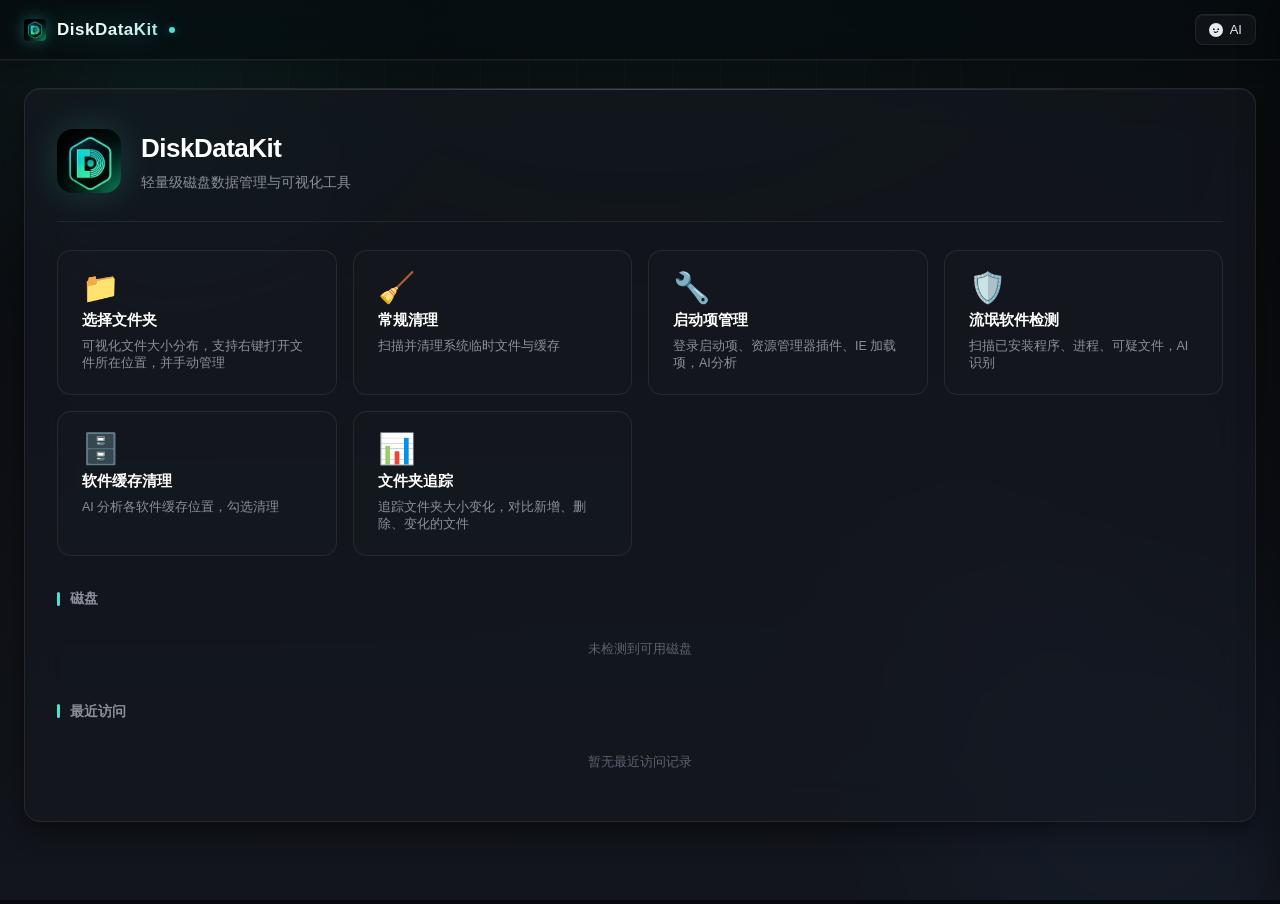
==== commit 01d5db23: "feat:流氓软件检测的下拉列表加缓存功能。" ====
--- a/web/index.html
+++ b/web/index.html
@@ -232,14 +232,19 @@
 
         <!-- 流氓软件检测弹窗 -->
         <div id="scanModal" class="modal-overlay hidden">
-            <div class="modal-box cleanup-box">
+            <div class="modal-box cleanup-box startup-box">
                 <div class="cleanup-header">
                     <span class="modal-title">流氓软件检测</span>
                     <button id="scanClose" class="expand-close" title="关闭">×</button>
                 </div>
                 <p class="modal-desc">扫描已安装程序、进程、可疑文件、启动项，AI 判断可疑项（右键可打开文件所在位置）</p>
-                <div id="scanStatus" class="cleanup-status"></div>
-                <div id="scanList" class="cleanup-list scan-list hidden"></div>
+                <div class="startup-body">
+                    <div id="scanStatus" class="cleanup-status"></div>
+                    <div id="scanList" class="cleanup-list scan-list hidden"></div>
+                </div>
+                <div class="startup-footer">
+                    <button id="scanRescanBtn" class="startup-rescan-btn">重新扫描</button>
+                </div>
             </div>
         </div>
 
@@ -370,8 +375,14 @@
                 </button>
             </div>
             <div class="chat-input-hint">
-                <select id="chatProviderSelect" class="chat-provider-select" title="切换模型">
-                </select>
+                <div id="chatModelDropdown" class="chat-model-dropdown">
+                    <div id="chatModelTrigger" class="chat-model-trigger" title="切换模型">
+                        <span id="chatModelIcon" class="chat-model-icon"></span>
+                        <span id="chatModelLabel" class="chat-model-label">加载中...</span>
+                        <svg class="chat-model-chevron" viewBox="0 0 10 6" fill="currentColor"><path d="M5 6L0 0h10z"/></svg>
+                    </div>
+                    <div id="chatModelOptions" class="chat-model-options hidden"></div>
+                </div>
             </div>
         </div>
     </aside>
@@ -414,10 +425,16 @@
             <!-- 状态提示 -->
             <div id="cmStatus" class="custom-model-status"></div>
 
+            <!-- 已配置的模型列表（可删除） -->
+            <div class="cm-my-models-section">
+                <div class="cm-my-models-title">已配置的模型</div>
+                <div id="cmMyModelsList" class="cm-my-models-list"></div>
+            </div>
+
             <!-- 操作按钮 -->
             <div class="modal-actions">
                 <button id="cmCancelBtn" class="btn btn-ghost">取消</button>
-                <button id="cmSaveBtn" class="btn btn-accent" disabled>保存</button>
+                <button id="cmSaveBtn" class="btn btn-accent">保存</button>
             </div>
             <div class="custom-model-tip">提示：推荐使用 DeepSeek 和阿里云（DashScope），模型列表获取准确。字节豆包官方 API 返回的模型列表与实际可用的不一致，需手动确认。</div>
         </div>
--- a/web/style.css
+++ b/web/style.css
@@ -313,6 +313,14 @@
     opacity: 0;
 }
 
+/* 未就绪状态：半透明提示，但按钮仍可点击（点击会给出具体提示） */
+.btn-accent.not-ready {
+    opacity: 0.45;
+}
+.btn-accent.not-ready:hover {
+    opacity: 0.7;
+}
+
 #pickBtn svg {
     transition: transform 0.3s var(--ease);
 }
@@ -1424,24 +1432,38 @@
 }
 
 .chat-provider-select {
-    background: var(--bg-2);
-    border: 1px solid var(--border);
+    background: linear-gradient(135deg, rgba(78, 224, 208, 0.06), rgba(255, 255, 255, 0.02));
+    border: 1px solid var(--border-strong);
     color: var(--fg-default);
     font-size: 12px;
-    padding: 3px 8px;
-    border-radius: 5px;
+    padding: 5px 28px 5px 10px;
+    border-radius: 8px;
     cursor: pointer;
     outline: none;
     font-family: inherit;
-    transition: all 0.15s var(--ease);
+    transition: all 0.2s var(--ease);
+    appearance: none;
+    -webkit-appearance: none;
+    background-image: url("data:image/svg+xml,%3Csvg xmlns='http://www.w3.org/2000/svg' width='10' height='6' viewBox='0 0 10 6'%3E%3Cpath fill='%238b909a' d='M5 6L0 0h10z'/%3E%3C/svg%3E");
+    background-repeat: no-repeat;
+    background-position: right 8px center;
+    background-size: 10px 6px;
 }
 
 .chat-provider-select:hover {
-    border-color: var(--border-strong);
+    border-color: rgba(78, 224, 208, 0.35);
+    background-color: rgba(78, 224, 208, 0.04);
 }
 
 .chat-provider-select:focus {
     border-color: var(--accent);
+    box-shadow: 0 0 0 2px rgba(78, 224, 208, 0.1);
+}
+
+.chat-provider-select option {
+    background: var(--surface-solid);
+    color: var(--fg-default);
+    padding: 4px 8px;
 }
 
 /* 消息区 */
@@ -2325,6 +2347,43 @@
 .scan-list {
     max-height: 65vh;
     overflow-y: auto;
+}
+
+/* 在 startup-box 内不自行滚动，由 startup-body 统一滚动，sticky 才能生效 */
+.startup-box .scan-list {
+    max-height: none;
+    overflow: visible;
+}
+
+/* overflow: hidden 会破坏子元素 sticky，scan-list 内改为 visible */
+.scan-list .startup-group {
+    overflow: visible;
+}
+
+/* 滚动时固定顶部信息栏 */
+.scan-list .scan-sticky-header {
+    position: sticky;
+    top: 0;
+    z-index: 20;
+    background: var(--surface-solid);
+    padding: 6px 0;
+    border-bottom: 1px solid var(--border);
+}
+
+.scan-list .scan-sticky-header .startup-back-bar {
+    margin-bottom: 6px;
+}
+
+.scan-list .scan-sticky-header .startup-cache-bar {
+    margin-bottom: 0;
+}
+
+/* 滚动时固定分类标题，top 由 JS 动态设置 */
+.scan-list .startup-group-header {
+    position: sticky;
+    z-index: 15;
+    background: var(--surface-solid);
+    border-bottom: 1px solid var(--border);
 }
 
 .scan-summary {
@@ -2527,6 +2586,203 @@
     border-radius: 6px;
 }
 
+/* ==================== 自定义模型下拉菜单 ==================== */
+
+.chat-model-dropdown {
+    position: relative;
+    width: 100%;
+}
+
+.chat-model-trigger {
+    display: flex;
+    align-items: center;
+    gap: 8px;
+    padding: 5px 10px;
+    border-radius: 8px;
+    border: 1px solid var(--border-strong);
+    background: linear-gradient(135deg, rgba(78, 224, 208, 0.06), rgba(255, 255, 255, 0.02));
+    cursor: pointer;
+    transition: all 0.2s var(--ease);
+    user-select: none;
+}
+
+.chat-model-trigger:hover {
+    border-color: rgba(78, 224, 208, 0.35);
+    background-color: rgba(78, 224, 208, 0.04);
+}
+
+.chat-model-trigger.open {
+    border-color: var(--accent);
+}
+
+.chat-model-icon {
+    width: 20px;
+    height: 20px;
+    border-radius: 5px;
+    display: flex;
+    align-items: center;
+    justify-content: center;
+    font-size: 10px;
+    font-weight: 700;
+    flex-shrink: 0;
+}
+
+.chat-model-label {
+    flex: 1;
+    font-size: 12px;
+    color: var(--fg-default);
+    overflow: hidden;
+    text-overflow: ellipsis;
+    white-space: nowrap;
+}
+
+.chat-model-chevron {
+    width: 10px;
+    height: 6px;
+    flex-shrink: 0;
+    color: var(--fg-muted);
+    transition: transform 0.2s var(--ease);
+}
+
+.chat-model-trigger.open .chat-model-chevron {
+    transform: rotate(180deg);
+}
+
+.chat-model-options {
+    position: absolute;
+    bottom: calc(100% + 4px);
+    left: 0;
+    right: 0;
+    max-height: 280px;
+    overflow-y: auto;
+    background: var(--surface-solid);
+    border: 1px solid var(--border-strong);
+    border-radius: 10px;
+    box-shadow: 0 -8px 24px rgba(0, 0, 0, 0.4);
+    z-index: 100;
+    padding: 4px;
+}
+
+.chat-model-option {
+    display: flex;
+    align-items: center;
+    gap: 8px;
+    padding: 7px 8px;
+    border-radius: 6px;
+    cursor: pointer;
+    transition: background 0.15s var(--ease);
+}
+
+.chat-model-option:hover {
+    background: rgba(255, 255, 255, 0.05);
+}
+
+.chat-model-option.active {
+    background: rgba(78, 224, 208, 0.08);
+}
+
+.chat-model-option-icon {
+    width: 20px;
+    height: 20px;
+    border-radius: 5px;
+    display: flex;
+    align-items: center;
+    justify-content: center;
+    font-size: 10px;
+    font-weight: 700;
+    flex-shrink: 0;
+}
+
+.chat-model-option-label {
+    flex: 1;
+    font-size: 12px;
+    color: var(--fg-default);
+    overflow: hidden;
+    text-overflow: ellipsis;
+    white-space: nowrap;
+}
+
+.chat-model-limited {
+    display: inline-block;
+    font-size: 9px;
+    color: var(--warning);
+    background: rgba(255, 193, 7, 0.12);
+    padding: 1px 5px;
+    border-radius: 4px;
+    margin-left: 4px;
+    vertical-align: middle;
+}
+
+/* 已配置模型列表（删除） */
+.cm-my-models-section {
+    margin-top: 16px;
+}
+
+.cm-my-models-title {
+    font-size: 13px;
+    font-weight: 600;
+    color: var(--fg-bright);
+    margin-bottom: 8px;
+}
+
+.cm-my-models-list {
+    display: flex;
+    flex-direction: column;
+    gap: 4px;
+    max-height: 200px;
+    overflow-y: auto;
+}
+
+.cm-my-model-item {
+    display: flex;
+    align-items: center;
+    gap: 8px;
+    padding: 6px 8px;
+    border-radius: 6px;
+    background: rgba(255, 255, 255, 0.02);
+    border: 1px solid var(--border);
+    transition: border-color 0.2s var(--ease);
+}
+
+.cm-my-model-item:hover {
+    border-color: var(--border-strong);
+}
+
+.cm-my-model-name {
+    flex: 1;
+    font-size: 12px;
+    color: var(--fg-default);
+    overflow: hidden;
+    text-overflow: ellipsis;
+    white-space: nowrap;
+}
+
+.cm-my-model-del {
+    width: 22px;
+    height: 22px;
+    border-radius: 5px;
+    border: none;
+    background: rgba(255, 107, 107, 0.1);
+    color: rgba(255, 107, 107, 0.7);
+    font-size: 11px;
+    cursor: pointer;
+    display: flex;
+    align-items: center;
+    justify-content: center;
+    transition: all 0.15s var(--ease);
+    flex-shrink: 0;
+}
+
+.cm-my-model-del:hover {
+    background: rgba(255, 107, 107, 0.2);
+    color: #ff6b6b;
+}
+
+.cm-my-model-del:disabled {
+    opacity: 0.5;
+    cursor: not-allowed;
+}
+
 /* ==================== 文件夹追踪 ==================== */
 
 .track-box {
@@ -2774,6 +3030,13 @@
     margin-top: 2px;
 }
 
+.scan-item-resource {
+    font-size: 11px;
+    color: var(--accent);
+    margin-top: 2px;
+    font-weight: 600;
+}
+
 .scan-item-reason {
     font-size: 11px;
     color: var(--fg-subtle);
@@ -2942,7 +3205,7 @@
     }
     to {
         opacity: 1;
-        transform: translateY(0);
+        transform: none;
     }
 }
 
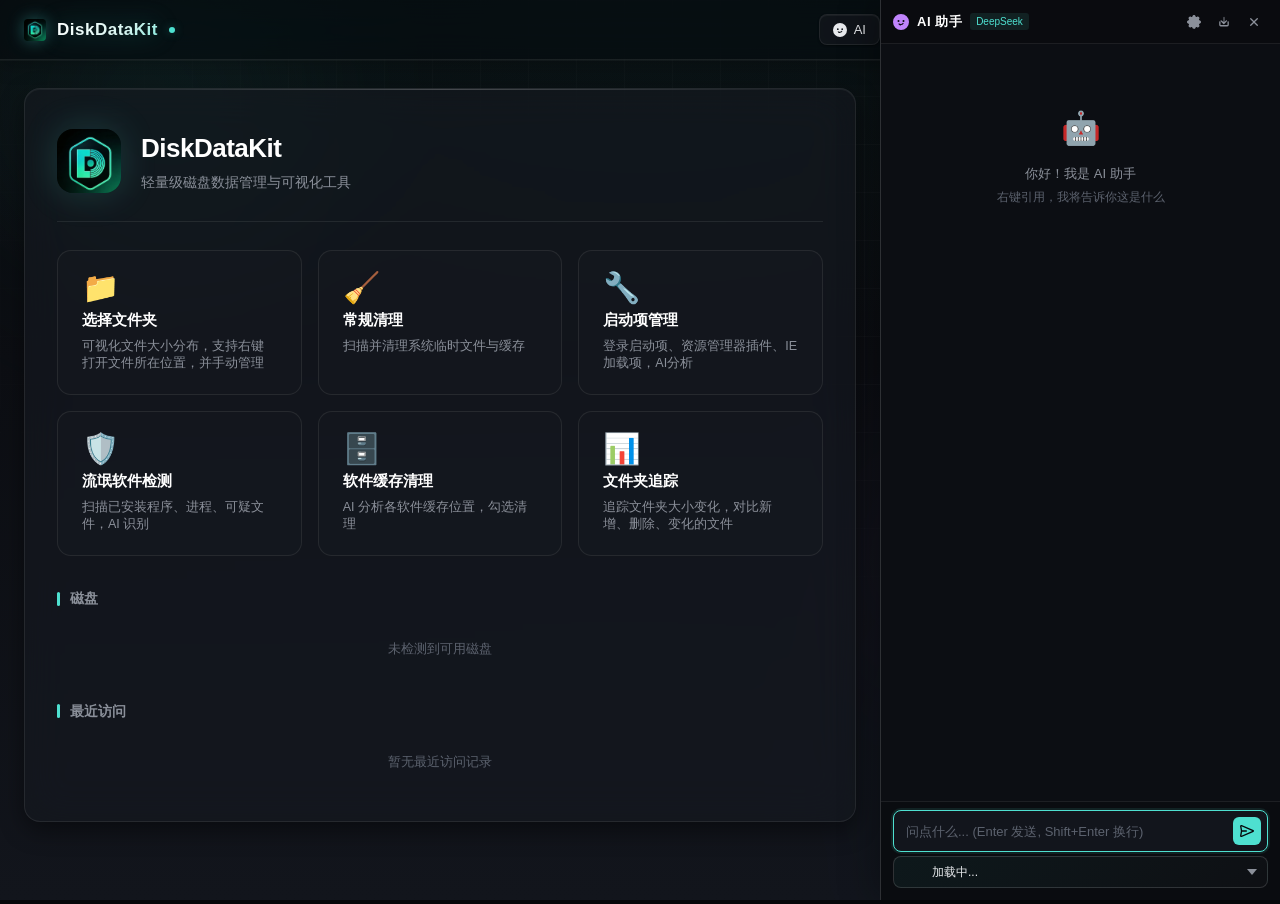
==== commit cf3b8ecd: "feat:软件缓存支持列表缓存和查找深度" ====
--- a/web/index.html
+++ b/web/index.html
@@ -250,28 +250,20 @@
 
         <!-- 软件缓存清理弹窗 -->
         <div id="cacheModal" class="modal-overlay hidden">
-            <div class="modal-box cleanup-box">
+            <div class="modal-box cleanup-box startup-box">
                 <div class="cleanup-header">
                     <span class="modal-title">软件缓存清理</span>
                     <button id="cacheClose" class="expand-close" title="关闭">×</button>
                 </div>
-                <p class="modal-desc">AI 分析各软件缓存位置，勾选后清理（右键可打开文件所在位置）</p>
-                <div id="cacheStatus" class="cleanup-status"></div>
-                <div id="cacheList" class="cleanup-list cache-list hidden"></div>
-                <div id="cacheActions" class="cleanup-actions hidden">
-                    <div class="cleanup-summary">
-                        <label class="cleanup-select-all">
-                            <input type="checkbox" id="cacheSelectAll" checked>
-                            <span>全选</span>
-                        </label>
-                        <span id="cacheTotal" class="cleanup-total"></span>
-                    </div>
-                    <div class="modal-actions">
-                        <button id="cacheCancel" class="btn btn-ghost">取消</button>
-                        <button id="cacheDeleteBtn" class="btn btn-danger">清理选中</button>
-                    </div>
-                </div>
-                <div id="cacheResult" class="cleanup-result hidden"></div>
+                <p class="modal-desc">AI 分析各软件缓存位置，勾选后清理（右键可打开文件所在位置，可以手动清理）</p>
+                <div class="startup-body">
+                    <div id="cacheStatus" class="cleanup-status"></div>
+                    <div id="cacheList" class="cleanup-list cache-list startup-list hidden"></div>
+                </div>
+                <div class="startup-footer">
+                    <label class="cache-depth-label">扫描深度 <input type="number" id="cacheDepthInput" class="cache-depth-input" value="3" min="1" max="20"></label>
+                    <button id="cacheRescanBtn" class="startup-rescan-btn">重新扫描</button>
+                </div>
             </div>
         </div>
 
--- a/web/style.css
+++ b/web/style.css
@@ -2087,6 +2087,29 @@
     border-top: 1px solid rgba(255, 255, 255, 0.06);
     padding-top: 14px;
     margin-top: 12px;
+    display: flex;
+    align-items: center;
+    gap: 10px;
+}
+
+.cache-depth-label {
+    font-size: 12px;
+    color: var(--text-2, #aaa);
+    white-space: nowrap;
+    display: flex;
+    align-items: center;
+    gap: 4px;
+}
+
+.cache-depth-input {
+    width: 50px;
+    padding: 6px 8px;
+    border-radius: 8px;
+    border: 1px solid rgba(255, 255, 255, 0.12);
+    background: rgba(255, 255, 255, 0.04);
+    color: var(--text-1, #eee);
+    font-size: 13px;
+    text-align: center;
 }
 
 .startup-rescan-btn {
@@ -2350,18 +2373,21 @@
 }
 
 /* 在 startup-box 内不自行滚动，由 startup-body 统一滚动，sticky 才能生效 */
-.startup-box .scan-list {
+.startup-box .scan-list,
+.startup-box .startup-list {
     max-height: none;
     overflow: visible;
 }
 
 /* overflow: hidden 会破坏子元素 sticky，scan-list 内改为 visible */
-.scan-list .startup-group {
+.scan-list .startup-group,
+.startup-list .startup-group {
     overflow: visible;
 }
 
 /* 滚动时固定顶部信息栏 */
-.scan-list .scan-sticky-header {
+.scan-list .scan-sticky-header,
+.startup-list .scan-sticky-header {
     position: sticky;
     top: 0;
     z-index: 20;
@@ -2370,16 +2396,19 @@
     border-bottom: 1px solid var(--border);
 }
 
-.scan-list .scan-sticky-header .startup-back-bar {
+.scan-list .scan-sticky-header .startup-back-bar,
+.startup-list .scan-sticky-header .startup-back-bar {
     margin-bottom: 6px;
 }
 
-.scan-list .scan-sticky-header .startup-cache-bar {
+.scan-list .scan-sticky-header .startup-cache-bar,
+.startup-list .scan-sticky-header .startup-cache-bar {
     margin-bottom: 0;
 }
 
 /* 滚动时固定分类标题，top 由 JS 动态设置 */
-.scan-list .startup-group-header {
+.scan-list .startup-group-header,
+.startup-list .startup-group-header {
     position: sticky;
     z-index: 15;
     background: var(--surface-solid);
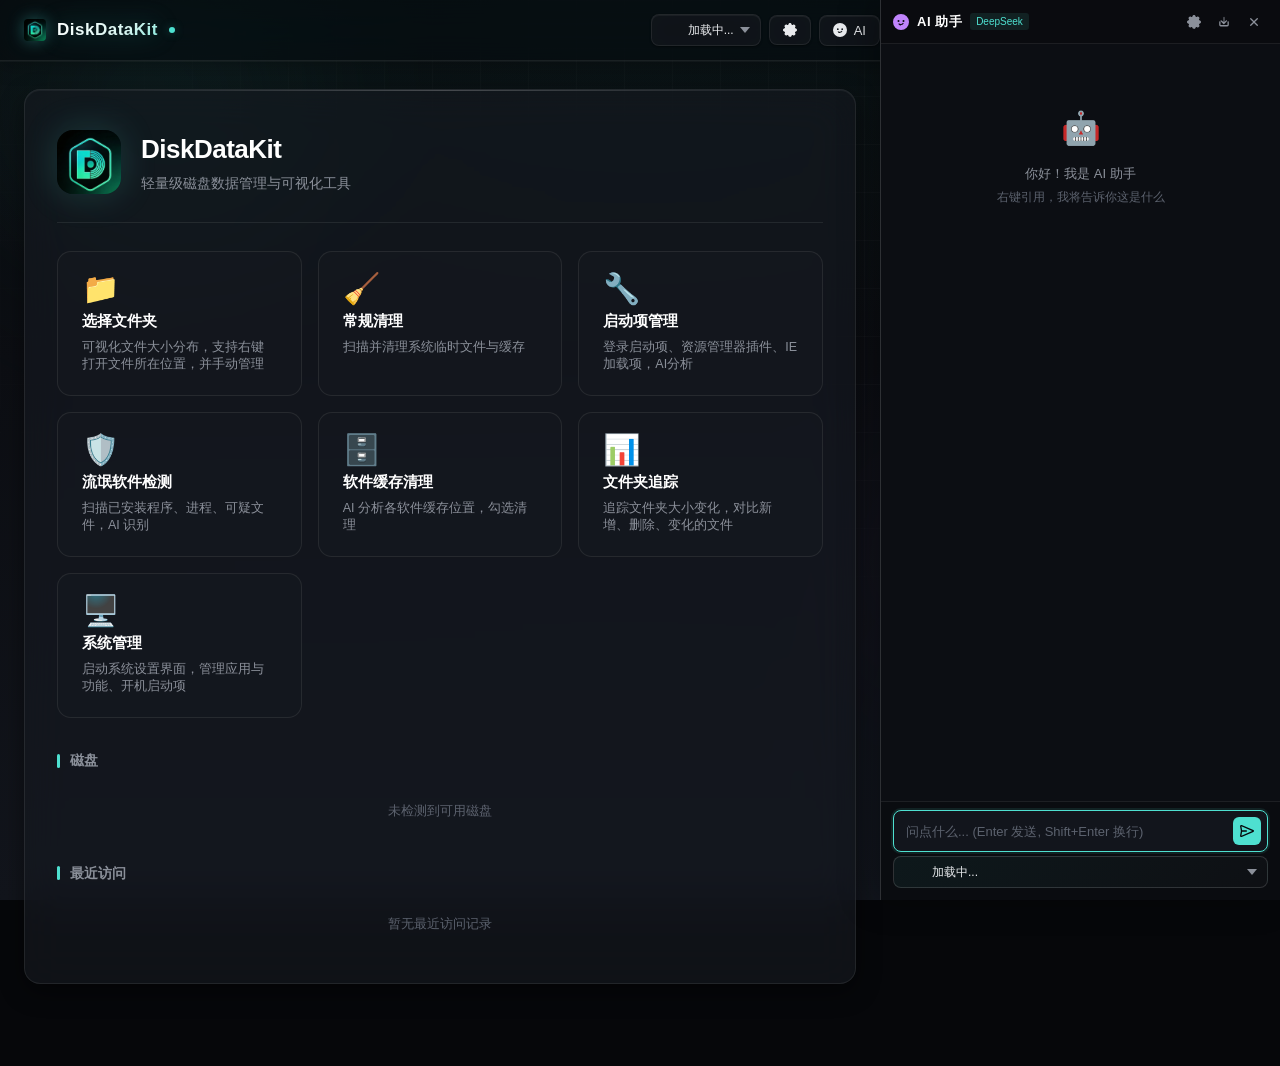
==== commit 0dbbfb7b: "feat:添加启动系统设置界面，管理应用与功能、开机启动项快截功能" ====
--- a/web/index.html
+++ b/web/index.html
@@ -41,6 +41,17 @@
                     <svg viewBox="0 0 16 16" width="14" height="14" aria-hidden="true"><path fill="currentColor" d="M1.705 8.005a.75.75 0 0 1 .834.656 5.5 5.5 0 0 0 9.592 2.97l-1.204-1.204a.25.25 0 0 1 .177-.427h3.011a.25.25 0 0 1 .25.25v3.011a.25.25 0 0 1-.427.177l-1.38-1.38A7 7 0 0 1 1.05 8.84a.75.75 0 0 1 .656-.834ZM8 2.5a5.49 5.49 0 0 0-4.388 2.196l1.204 1.204a.25.25 0 0 1-.177.427H1.628a.25.25 0 0 1-.25-.25V2.066a.25.25 0 0 1 .427-.177l1.38 1.38A7 7 0 0 1 14.95 7.16a.75.75 0 0 1-1.49.178A5.5 5.5 0 0 0 8 2.5Z"></path></svg>
                     <span class="btn-label">刷新</span>
                 </button>
+                <div id="headerModelDropdown" class="header-model-dropdown">
+                    <button id="headerModelTrigger" class="btn btn-ghost header-model-trigger" title="切换模型">
+                        <span id="headerModelIcon" class="chat-model-icon"></span>
+                        <span id="headerModelLabel" class="header-model-label">加载中...</span>
+                        <svg class="chat-model-chevron" viewBox="0 0 10 6" fill="currentColor"><path d="M5 6L0 0h10z"></path></svg>
+                    </button>
+                    <div id="headerModelOptions" class="header-model-options hidden"></div>
+                </div>
+                <button id="headerCustomModelBtn" class="btn btn-ghost" title="自定义模型">
+                    <svg viewBox="0 0 16 16" width="14" height="14" fill="currentColor"><path d="M8 4.754a3.246 3.246 0 1 0 0 6.492 3.246 3.246 0 0 0 0-6.492zM5.754 8a2.246 2.246 0 1 1 4.492 0 2.246 2.246 0 0 1-4.492 0z"/><path d="M9.796 1.343c-.527-1.79-3.065-1.79-3.592 0l-.094.319a.873.873 0 0 1-1.255.52l-.292-.16c-1.64-.892-3.433.902-2.54 2.541l.159.292a.873.873 0 0 1-.52 1.255l-.319.094c-1.79.527-1.79 3.065 0 3.592l.319.094a.873.873 0 0 1 .52 1.255l-.16.292c-.892 1.64.901 3.434 2.541 2.54l.292-.159a.873.873 0 0 1 1.255.52l.094.319c.527 1.79 3.065 1.79 3.592 0l.094-.319a.873.873 0 0 1 1.255-.52l.292.16c1.64.893 3.434-.902 2.54-2.541l-.159-.292a.873.873 0 0 1 .52-1.255l.319-.094c1.79-.527 1.79-3.065 0-3.592l-.319-.094a.873.873 0 0 1-.52-1.255l.16-.292c.893-1.64-.902-3.433-2.541-2.54l-.292.159a.873.873 0 0 1-1.255-.52l-.094-.319z"/></svg>
+                </button>
                 <button id="chatToggleHeaderBtn" class="btn btn-ghost" title="AI 助手">
                     <svg viewBox="0 0 16 16" width="14" height="14" fill="currentColor"><path d="M8 0a8 8 0 1 0 0 16A8 8 0 0 0 8 0ZM4.5 7a1 1 0 1 1 2 0 1 1 0 0 1-2 0Zm5 0a1 1 0 1 1 2 0 1 1 0 0 1-2 0Zm-1.5 4.5a3 3 0 0 1-2.5-1.34.5.5 0 0 1 .83-.55A2 2 0 0 0 8 10a2 2 0 0 0 1.67-.89.5.5 0 1 1 .83.55 3 3 0 0 1-2.5 1.34Z"/></svg>
                     <span class="btn-label">AI</span>
@@ -90,6 +101,11 @@
                     <span class="home-card-icon">📊</span>
                     <span class="home-card-title">文件夹追踪</span>
                     <span class="home-card-desc">追踪文件夹大小变化，对比新增、删除、变化的文件</span>
+                </button>
+                <button class="home-card" id="homeSystemBtn">
+                    <span class="home-card-icon">🖥️</span>
+                    <span class="home-card-title">系统管理</span>
+                    <span class="home-card-desc">启动系统设置界面，管理应用与功能、开机启动项</span>
                 </button>
             </div>
             <div class="home-section">
@@ -285,6 +301,51 @@
                 <!-- 追踪列表 -->
                 <div id="trackStatus" class="cleanup-status"></div>
                 <div id="trackList" class="track-list hidden"></div>
+            </div>
+        </div>
+
+        <!-- 系统管理弹窗 -->
+        <div id="systemModal" class="modal-overlay hidden">
+            <div class="modal-box system-box">
+                <div class="cleanup-header">
+                    <span class="modal-title">系统管理</span>
+                    <button id="systemClose" class="expand-close" title="关闭">×</button>
+                </div>
+                <p class="modal-desc">点击启动对应的系统设置界面</p>
+                <div class="system-launch-list">
+                    <button class="system-launch-item" data-target="apps">
+                        <span class="system-launch-icon">📦</span>
+                        <div class="system-launch-info">
+                            <div class="system-launch-title">应用和功能</div>
+                            <div class="system-launch-desc">管理已安装的应用程序</div>
+                        </div>
+                        <svg class="system-launch-arrow" viewBox="0 0 16 16" width="16" height="16" fill="currentColor"><path d="M6.22 3.22a.75.75 0 0 1 1.06 0l4.25 4.25a.75.75 0 0 1 0 1.06l-4.25 4.25a.751.751 0 0 1-1.042-.018.751.751 0 0 1-.018-1.042L9.94 8 6.22 4.28a.75.75 0 0 1 0-1.06Z"/></svg>
+                    </button>
+                    <button class="system-launch-item" data-target="startup">
+                        <span class="system-launch-icon">🚀</span>
+                        <div class="system-launch-info">
+                            <div class="system-launch-title">开机启动项</div>
+                            <div class="system-launch-desc">管理登录时自动启动的应用</div>
+                        </div>
+                        <svg class="system-launch-arrow" viewBox="0 0 16 16" width="16" height="16" fill="currentColor"><path d="M6.22 3.22a.75.75 0 0 1 1.06 0l4.25 4.25a.75.75 0 0 1 0 1.06l-4.25 4.25a.751.751 0 0 1-1.042-.018.751.751 0 0 1-.018-1.042L9.94 8 6.22 4.28a.75.75 0 0 1 0-1.06Z"/></svg>
+                    </button>
+                    <button class="system-launch-item" data-target="diskcleanup">
+                        <span class="system-launch-icon">🧽</span>
+                        <div class="system-launch-info">
+                            <div class="system-launch-title">磁盘清理</div>
+                            <div class="system-launch-desc">清理磁盘上的临时文件和不需要的文件</div>
+                        </div>
+                        <svg class="system-launch-arrow" viewBox="0 0 16 16" width="16" height="16" fill="currentColor"><path d="M6.22 3.22a.75.75 0 0 1 1.06 0l4.25 4.25a.75.75 0 0 1 0 1.06l-4.25 4.25a.751.751 0 0 1-1.042-.018.751.751 0 0 1-.018-1.042L9.94 8 6.22 4.28a.75.75 0 0 1 0-1.06Z"/></svg>
+                    </button>
+                    <button class="system-launch-item" data-target="storage">
+                        <span class="system-launch-icon">💾</span>
+                        <div class="system-launch-info">
+                            <div class="system-launch-title">存储感知</div>
+                            <div class="system-launch-desc">自动清理临时文件并管理存储空间</div>
+                        </div>
+                        <svg class="system-launch-arrow" viewBox="0 0 16 16" width="16" height="16" fill="currentColor"><path d="M6.22 3.22a.75.75 0 0 1 1.06 0l4.25 4.25a.75.75 0 0 1 0 1.06l-4.25 4.25a.751.751 0 0 1-1.042-.018.751.751 0 0 1-.018-1.042L9.94 8 6.22 4.28a.75.75 0 0 1 0-1.06Z"/></svg>
+                    </button>
+                </div>
             </div>
         </div>
 
@@ -439,5 +500,6 @@
     <script src="scan.js"></script>
     <script src="cache.js"></script>
     <script src="track.js"></script>
+    <script src="system.js"></script>
 </body>
 </html>
--- a/web/style.css
+++ b/web/style.css
@@ -1349,7 +1349,7 @@
     right: 0;
     bottom: 0;
     width: 400px;
-    z-index: 150;
+    z-index: 500;
     background: var(--bg-1);
     border-left: 1px solid var(--border-strong);
     display: flex;
@@ -2438,6 +2438,11 @@
     overflow-y: auto;
 }
 
+/* 自定义模型弹窗从聊天侧边栏打开，需高于侧边栏 */
+#customModelModal {
+    z-index: 600;
+}
+
 .custom-model-field {
     margin-bottom: 16px;
 }
@@ -2616,6 +2621,49 @@
 }
 
 /* ==================== 自定义模型下拉菜单 ==================== */
+
+.header-model-dropdown {
+    position: relative;
+}
+
+.header-model-trigger {
+    padding: 5px 10px !important;
+    gap: 6px !important;
+}
+
+.header-model-label {
+    font-size: 12px;
+    color: var(--fg-default);
+    overflow: hidden;
+    text-overflow: ellipsis;
+    white-space: nowrap;
+    max-width: 120px;
+    position: relative;
+    z-index: 1;
+}
+
+.header-model-options {
+    position: absolute;
+    top: calc(100% + 6px);
+    right: 0;
+    min-width: 220px;
+    max-height: 320px;
+    overflow-y: auto;
+    background: var(--surface-solid);
+    border: 1px solid var(--border-strong);
+    border-radius: 10px;
+    box-shadow: 0 8px 24px rgba(0, 0, 0, 0.4);
+    z-index: 300;
+    padding: 4px;
+}
+
+.header-model-trigger.open {
+    border-color: var(--accent);
+}
+
+.header-model-trigger.open .chat-model-chevron {
+    transform: rotate(180deg);
+}
 
 .chat-model-dropdown {
     position: relative;
@@ -3347,3 +3395,73 @@
     background: var(--accent-subtle);
     color: var(--accent);
 }
+
+/* ==================== 系统管理 ==================== */
+.system-box {
+    max-width: 460px;
+    width: 90vw;
+}
+
+.system-launch-list {
+    display: flex;
+    flex-direction: column;
+    gap: 10px;
+}
+
+.system-launch-item {
+    display: flex;
+    align-items: center;
+    gap: 14px;
+    padding: 16px 18px;
+    border-radius: 12px;
+    background: var(--bg-2, rgba(255, 255, 255, 0.03));
+    border: 1px solid var(--border);
+    color: var(--fg-default);
+    cursor: pointer;
+    text-align: left;
+    transition: all 0.2s var(--ease);
+}
+
+.system-launch-item:hover {
+    border-color: rgba(78, 224, 208, 0.35);
+    background: rgba(78, 224, 208, 0.06);
+    transform: translateX(2px);
+}
+
+.system-launch-item.loading {
+    opacity: 0.6;
+    pointer-events: none;
+}
+
+.system-launch-icon {
+    font-size: 26px;
+    line-height: 1;
+    flex-shrink: 0;
+}
+
+.system-launch-info {
+    flex: 1;
+    min-width: 0;
+}
+
+.system-launch-title {
+    font-size: 14px;
+    font-weight: 600;
+    color: var(--fg-bright);
+    margin-bottom: 2px;
+}
+
+.system-launch-desc {
+    font-size: 12px;
+    color: var(--fg-muted);
+}
+
+.system-launch-arrow {
+    color: var(--fg-muted);
+    flex-shrink: 0;
+    transition: color 0.2s var(--ease);
+}
+
+.system-launch-item:hover .system-launch-arrow {
+    color: var(--accent);
+}
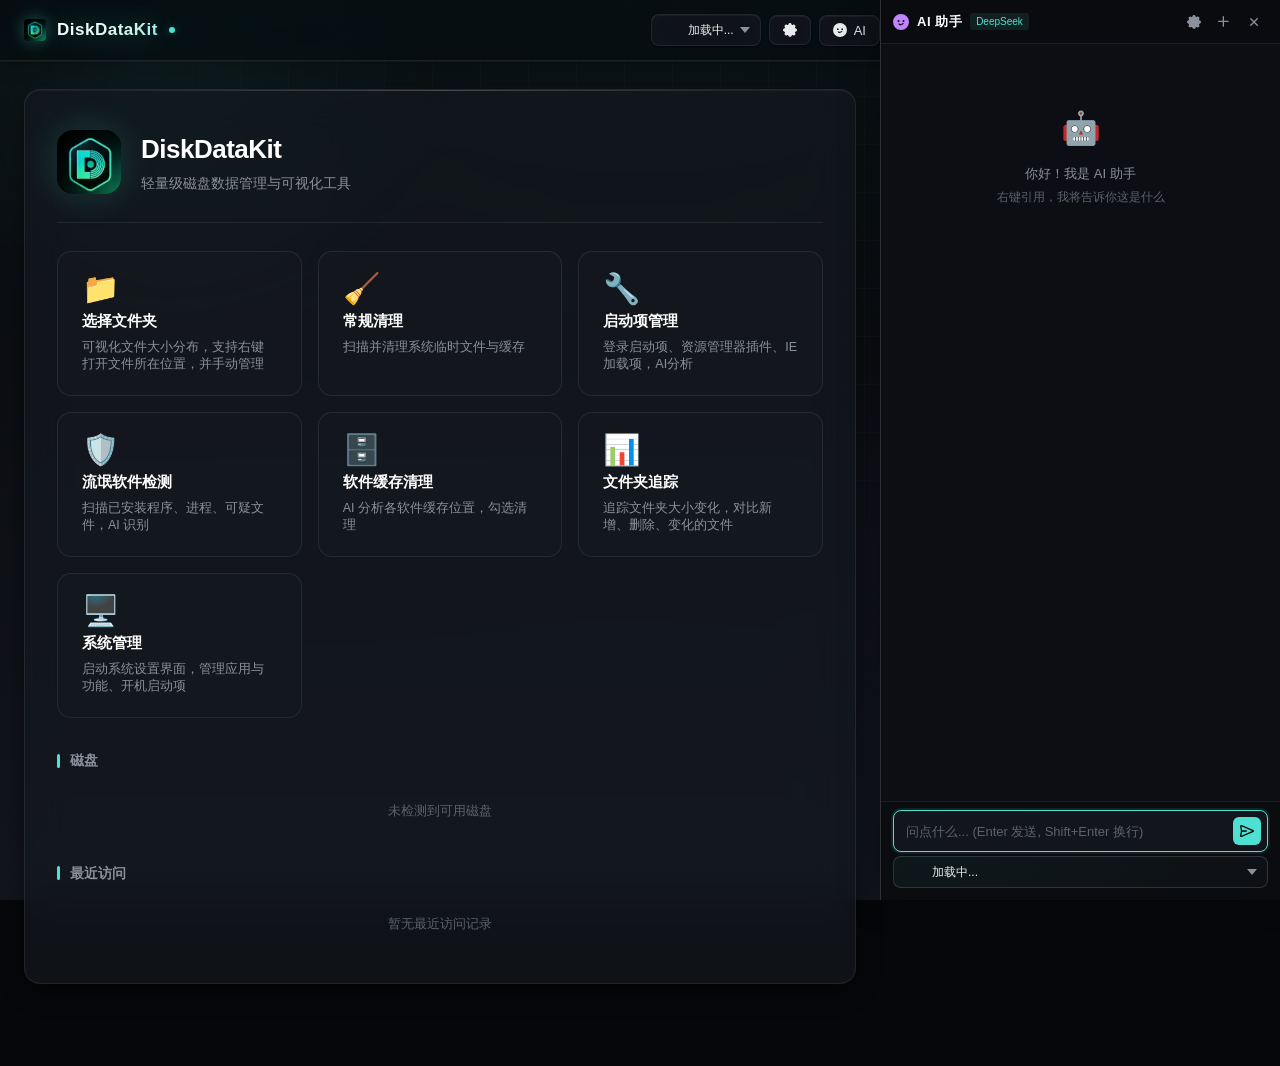
==== commit cdc0be7a: "feat:优化展示界面，" ====
--- a/web/index.html
+++ b/web/index.html
@@ -406,7 +406,7 @@
                     <svg viewBox="0 0 16 16" width="14" height="14" fill="currentColor"><path d="M8 4.754a3.246 3.246 0 1 0 0 6.492 3.246 3.246 0 0 0 0-6.492zM5.754 8a2.246 2.246 0 1 1 4.492 0 2.246 2.246 0 0 1-4.492 0z"/><path d="M9.796 1.343c-.527-1.79-3.065-1.79-3.592 0l-.094.319a.873.873 0 0 1-1.255.52l-.292-.16c-1.64-.892-3.433.902-2.54 2.541l.159.292a.873.873 0 0 1-.52 1.255l-.319.094c-1.79.527-1.79 3.065 0 3.592l.319.094a.873.873 0 0 1 .52 1.255l-.16.292c-.892 1.64.901 3.434 2.541 2.54l.292-.159a.873.873 0 0 1 1.255.52l.094.319c.527 1.79 3.065 1.79 3.592 0l.094-.319a.873.873 0 0 1 1.255-.52l.292.16c1.64.893 3.434-.902 2.54-2.541l-.159-.292a.873.873 0 0 1 .52-1.255l.319-.094c1.79-.527 1.79-3.065 0-3.592l-.319-.094a.873.873 0 0 1-.52-1.255l.16-.292c.893-1.64-.902-3.433-2.541-2.54l-.292.159a.873.873 0 0 1-1.255-.52l-.094-.319z"/></svg>
                 </button>
                 <button id="chatNewBtn" class="chat-icon-btn" title="新对话">
-                    <svg viewBox="0 0 16 16" width="14" height="14" fill="currentColor"><path d="M3.25 7a.75.75 0 0 1 .75.75v3.5a.25.25 0 0 0 .25.25h7.5a.25.25 0 0 0 .25-.25v-3.5a.75.75 0 0 1 1.5 0v3.5A1.75 1.75 0 0 1 11.75 13h-7.5A1.75 1.75 0 0 1 2.5 11.25v-3.5A.75.75 0 0 1 3.25 7Zm4.5-5a.75.75 0 0 1 .75.75v5.19l1.72-1.72a.749.749 0 0 1 1.275.326.749.749 0 0 1-.215.734l-3 3a.75.75 0 0 1-1.06 0l-3-3a.749.749 0 0 1 .326-1.275.749.749 0 0 1 .734.215L7.5 7.94V2.75A.75.75 0 0 1 8.25 2Z"/></svg>
+                    <svg viewBox="0 0 16 16" width="14" height="14" fill="currentColor"><path d="M7.25 1a.75.75 0 0 1 .75.75v4.75h4.75a.75.75 0 0 1 0 1.5H8v4.75a.75.75 0 0 1-1.5 0V8H1.75a.75.75 0 0 1 0-1.5H6.5V1.75A.75.75 0 0 1 7.25 1Z"/></svg>
                 </button>
                 <button id="chatCloseBtn" class="chat-icon-btn" title="关闭面板">
                     <svg viewBox="0 0 16 16" width="14" height="14" fill="currentColor"><path d="M3.72 3.72a.75.75 0 0 1 1.06 0L8 6.94l3.22-3.22a.749.749 0 0 1 1.275.326.749.749 0 0 1-.215.734L9.06 8l3.22 3.22a.749.749 0 0 1-.326 1.275.749.749 0 0 1-.734-.215L8 9.06l-3.22 3.22a.751.751 0 0 1-1.042-.018.751.751 0 0 1-.018-1.042L6.94 8 3.72 4.78a.75.75 0 0 1 0-1.06Z"/></svg>
--- a/web/style.css
+++ b/web/style.css
@@ -1013,6 +1013,38 @@
     white-space: nowrap;
     font-family: var(--font-mono);
     font-size: 12.5px;
+    flex: 1;
+    min-width: 0;
+}
+
+.home-list-item-recent .home-list-icon,
+.home-list-item-recent .home-list-text {
+    cursor: pointer;
+}
+
+.home-list-del {
+    flex-shrink: 0;
+    display: flex;
+    align-items: center;
+    justify-content: center;
+    width: 22px;
+    height: 22px;
+    border-radius: 6px;
+    border: none;
+    background: transparent;
+    color: var(--fg-subtle);
+    cursor: pointer;
+    opacity: 0;
+    transition: all 0.2s var(--ease);
+}
+
+.home-list-item-recent:hover .home-list-del {
+    opacity: 1;
+}
+
+.home-list-del:hover {
+    background: rgba(255, 107, 107, 0.15);
+    color: var(--danger);
 }
 
 .home-list-empty {
@@ -1028,6 +1060,7 @@
     .home-hero { gap: 14px; padding-bottom: 20px; margin-bottom: 20px; }
     .home-logo { width: 52px; height: 52px; }
     .home-hero-text h2 { font-size: 22px; }
+    .header-model-label { display: none; }
 }
 
 .chart-hint {
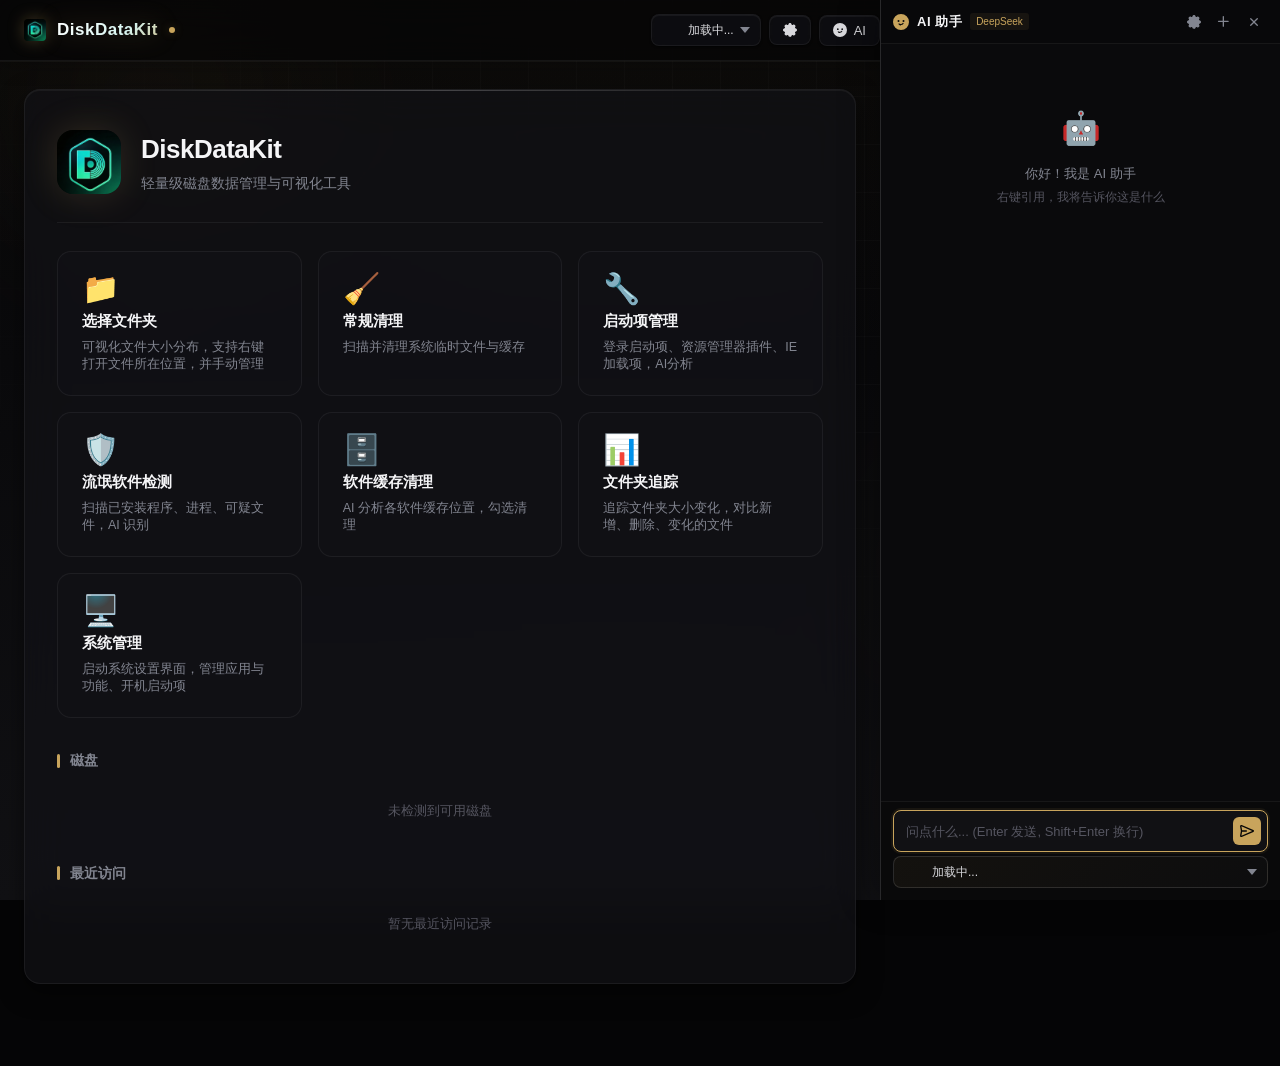
==== commit e6e876c1: "feat:ui优化" ====
--- a/web/index.html
+++ b/web/index.html
@@ -397,7 +397,7 @@
     <aside id="chatSidebar" class="chat-sidebar">
         <div class="chat-sidebar-header">
             <div class="chat-sidebar-title">
-                <svg viewBox="0 0 16 16" width="16" height="16" fill="currentColor" style="color:#c084fc"><path d="M8 0a8 8 0 1 0 0 16A8 8 0 0 0 8 0ZM4.5 7a1 1 0 1 1 2 0 1 1 0 0 1-2 0Zm5 0a1 1 0 1 1 2 0 1 1 0 0 1-2 0Zm-1.5 4.5a3 3 0 0 1-2.5-1.34.5.5 0 0 1 .83-.55A2 2 0 0 0 8 10a2 2 0 0 0 1.67-.89.5.5 0 1 1 .83.55 3 3 0 0 1-2.5 1.34Z"/></svg>
+                <svg viewBox="0 0 16 16" width="16" height="16" fill="currentColor" style="color:#c8a45c"><path d="M8 0a8 8 0 1 0 0 16A8 8 0 0 0 8 0ZM4.5 7a1 1 0 1 1 2 0 1 1 0 0 1-2 0Zm5 0a1 1 0 1 1 2 0 1 1 0 0 1-2 0Zm-1.5 4.5a3 3 0 0 1-2.5-1.34.5.5 0 0 1 .83-.55A2 2 0 0 0 8 10a2 2 0 0 0 1.67-.89.5.5 0 1 1 .83.55 3 3 0 0 1-2.5 1.34Z"/></svg>
                 <span>AI 助手</span>
                 <div id="chatStatus" class="chat-status">DeepSeek</div>
             </div>
--- a/web/style.css
+++ b/web/style.css
@@ -1,34 +1,34 @@
 /* ============================================================
-   DiskDataKit — Premium Dark
-   网格光斑背景 + 玻璃拟态 + 发光高光 + 精致微交互
+   DiskDataKit — Premium Black & Gold
+   暗金质感 · 纯黑底 · 暖金高光 · 精致微交互
    ============================================================ */
 
 :root {
-    /* 基础灰阶 */
-    --bg-0: #06070a;
-    --bg-1: #0c0e13;
-    --bg-2: #12151c;
-    --surface: rgba(22, 25, 32, 0.65);
-    --surface-solid: #14171e;
+    /* 基础灰阶 - 更深的纯黑底 */
+    --bg-0: #050506;
+    --bg-1: #0a0a0c;
+    --bg-2: #111114;
+    --surface: rgba(18, 18, 22, 0.7);
+    --surface-solid: #101012;
 
     /* 文字 */
-    --fg-default: #e8eaed;
-    --fg-muted: #8b909a;
-    --fg-subtle: #5c626e;
-    --fg-bright: #ffffff;
+    --fg-default: #d8d8dc;
+    --fg-muted: #828590;
+    --fg-subtle: #555560;
+    --fg-bright: #f5f5f7;
 
     /* 边框 */
-    --border: rgba(255, 255, 255, 0.08);
-    --border-strong: rgba(255, 255, 255, 0.14);
-    --border-bright: rgba(255, 255, 255, 0.2);
-
-    /* 强调色 - 冷青蓝 */
-    --accent: #4ee0d0;
-    --accent-2: #5b9eff;
-    --accent-glow: rgba(78, 224, 208, 0.35);
-    --accent-subtle: rgba(78, 224, 208, 0.1);
-    --danger: #ff6b6b;
-    --danger-subtle: rgba(255, 107, 107, 0.12);
+    --border: rgba(255, 255, 255, 0.06);
+    --border-strong: rgba(255, 255, 255, 0.12);
+    --border-bright: rgba(255, 255, 255, 0.18);
+
+    /* 强调色 - 高级暖金 */
+    --accent: #c8a45c;
+    --accent-2: #c8a45c;
+    --accent-glow: rgba(200, 164, 92, 0.3);
+    --accent-subtle: rgba(200, 164, 92, 0.08);
+    --danger: #e05555;
+    --danger-subtle: rgba(224, 85, 85, 0.1);
 
     /* 字体 */
     --font-sans: -apple-system, BlinkMacSystemFont, "Segoe UI", "Nunito Sans",
@@ -37,10 +37,10 @@
         "Liberation Mono", monospace;
 
     /* 阴影 / 光晕 */
-    --shadow-sm: 0 1px 2px rgba(0, 0, 0, 0.4);
-    --shadow-md: 0 8px 24px rgba(0, 0, 0, 0.45);
-    --shadow-lg: 0 20px 60px rgba(0, 0, 0, 0.6);
-    --shadow-glow: 0 0 0 1px var(--border), 0 8px 32px rgba(78, 224, 208, 0.08);
+    --shadow-sm: 0 1px 2px rgba(0, 0, 0, 0.5);
+    --shadow-md: 0 8px 24px rgba(0, 0, 0, 0.5);
+    --shadow-lg: 0 20px 60px rgba(0, 0, 0, 0.7);
+    --shadow-glow: 0 0 0 1px var(--border), 0 8px 32px rgba(200, 164, 92, 0.06);
 
     /* 缓动 */
     --ease: cubic-bezier(0.22, 1, 0.36, 1);
@@ -77,7 +77,7 @@
     z-index: -1;
     overflow: hidden;
     background:
-        radial-gradient(ellipse 80% 50% at 50% -10%, rgba(78, 224, 208, 0.08), transparent),
+        radial-gradient(ellipse 80% 50% at 50% -10%, rgba(200, 164, 92, 0.06), transparent),
         linear-gradient(180deg, var(--bg-0) 0%, var(--bg-1) 40%, var(--bg-2) 100%);
 }
 
@@ -94,7 +94,7 @@
     height: 500px;
     top: -150px;
     left: -100px;
-    background: radial-gradient(circle, rgba(78, 224, 208, 0.18), transparent 70%);
+    background: radial-gradient(circle, rgba(200, 164, 92, 0.12), transparent 70%);
 }
 
 .blob-2 {
@@ -102,7 +102,7 @@
     height: 600px;
     bottom: -200px;
     right: -150px;
-    background: radial-gradient(circle, rgba(91, 158, 255, 0.15), transparent 70%);
+    background: radial-gradient(circle, rgba(200, 164, 92, 0.08), transparent 70%);
     animation-delay: -6s;
     animation-duration: 22s;
 }
@@ -112,7 +112,7 @@
     height: 400px;
     top: 40%;
     left: 60%;
-    background: radial-gradient(circle, rgba(180, 120, 255, 0.1), transparent 70%);
+    background: radial-gradient(circle, rgba(200, 164, 92, 0.06), transparent 70%);
     animation-delay: -12s;
     animation-duration: 26s;
 }
@@ -133,7 +133,7 @@
     position: sticky;
     top: 0;
     z-index: 100;
-    background: rgba(8, 10, 14, 0.6);
+    background: rgba(5, 5, 6, 0.7);
     backdrop-filter: saturate(180%) blur(20px);
     -webkit-backdrop-filter: saturate(180%) blur(20px);
     border-bottom: 1px solid var(--border);
@@ -190,7 +190,7 @@
     -webkit-background-clip: text;
     background-clip: text;
     -webkit-text-fill-color: transparent;
-    filter: drop-shadow(0 0 12px rgba(78, 224, 208, 0.28));
+    filter: drop-shadow(0 0 12px rgba(200, 164, 92, 0.28));
     animation: titleShine 7s var(--ease) infinite;
     position: relative;
 }
@@ -256,7 +256,7 @@
     content: "";
     position: absolute;
     inset: 0;
-    background: linear-gradient(135deg, rgba(78, 224, 208, 0.15), transparent 60%);
+    background: linear-gradient(135deg, rgba(200, 164, 92, 0.15), transparent 60%);
     opacity: 0;
     transition: opacity 0.25s var(--ease);
 }
@@ -297,15 +297,15 @@
 
 /* 强调按钮（选择文件夹） */
 .btn-accent {
-    background: rgba(78, 224, 208, 0.1);
-    border-color: rgba(78, 224, 208, 0.25);
+    background: rgba(200, 164, 92, 0.1);
+    border-color: rgba(200, 164, 92, 0.25);
     color: var(--accent);
 }
 
 .btn-accent:hover {
-    background: rgba(78, 224, 208, 0.18);
+    background: rgba(200, 164, 92, 0.18);
     border-color: var(--accent);
-    box-shadow: var(--shadow-md), 0 0 16px rgba(78, 224, 208, 0.15);
+    box-shadow: var(--shadow-md), 0 0 16px rgba(200, 164, 92, 0.15);
     color: var(--accent);
 }
 
@@ -476,7 +476,7 @@
     color: var(--accent);
     font-size: 11px;
     font-weight: 600;
-    border: 1px solid rgba(78, 224, 208, 0.2);
+    border: 1px solid rgba(200, 164, 92, 0.2);
     font-variant-numeric: tabular-nums;
 }
 
@@ -495,9 +495,9 @@
 }
 
 .size-badge.computing {
-    background: rgba(91, 158, 255, 0.08);
+    background: rgba(200, 164, 92, 0.08);
     color: var(--accent-2);
-    border: 1px solid rgba(91, 158, 255, 0.2);
+    border: 1px solid rgba(200, 164, 92, 0.2);
 }
 
 .size-badge.computing::before {
@@ -512,8 +512,8 @@
 .size-badge.done {
     background: var(--accent-subtle);
     color: var(--accent);
-    border: 1px solid rgba(78, 224, 208, 0.2);
-    box-shadow: 0 0 12px rgba(78, 224, 208, 0.1);
+    border: 1px solid rgba(200, 164, 92, 0.2);
+    box-shadow: 0 0 12px rgba(200, 164, 92, 0.1);
 }
 
 .card-header-line {
@@ -635,7 +635,7 @@
 }
 
 .file-row:hover {
-    background: linear-gradient(90deg, rgba(78, 224, 208, 0.05) 0%, transparent 100%);
+    background: linear-gradient(90deg, rgba(200, 164, 92, 0.05) 0%, transparent 100%);
 }
 
 .file-row:hover::before {
@@ -827,7 +827,7 @@
     width: 14px;
     height: 10px;
     border-radius: 2px;
-    background: linear-gradient(180deg, var(--accent), rgba(78, 224, 208, 0.3));
+    background: linear-gradient(180deg, var(--accent), rgba(200, 164, 92, 0.3));
     box-shadow: 0 0 6px var(--accent-glow);
 }
 
@@ -836,7 +836,7 @@
     height: 2px;
     border-radius: 1px;
     background: var(--accent-2);
-    box-shadow: 0 0 6px rgba(91, 158, 255, 0.4);
+    box-shadow: 0 0 6px rgba(200, 164, 92, 0.4);
     position: relative;
 }
 
@@ -850,17 +850,17 @@
     height: 6px;
     border-radius: 50%;
     background: var(--accent-2);
-    box-shadow: 0 0 6px rgba(91, 158, 255, 0.5);
+    box-shadow: 0 0 6px rgba(200, 164, 92, 0.5);
 }
 
 .legend-line-self {
-    background: #c084fc;
-    box-shadow: 0 0 6px rgba(192, 132, 252, 0.4);
+    background: #c8a45c;
+    box-shadow: 0 0 6px rgba(200, 164, 92, 0.4);
 }
 
 .legend-line-self::after {
-    background: #c084fc;
-    box-shadow: 0 0 6px rgba(192, 132, 252, 0.5);
+    background: #c8a45c;
+    box-shadow: 0 0 6px rgba(200, 164, 92, 0.5);
 }
 
 /* ==================== 首页 ==================== */
@@ -883,7 +883,7 @@
     border-radius: 16px;
     overflow: hidden;
     flex-shrink: 0;
-    box-shadow: 0 0 36px rgba(78, 224, 208, 0.18);
+    box-shadow: 0 0 36px rgba(200, 164, 92, 0.18);
 }
 
 .home-logo svg {
@@ -928,8 +928,8 @@
 }
 
 .home-card:hover {
-    border-color: rgba(78, 224, 208, 0.35);
-    background: rgba(78, 224, 208, 0.06);
+    border-color: rgba(200, 164, 92, 0.35);
+    background: rgba(200, 164, 92, 0.06);
     transform: translateY(-2px);
     box-shadow: var(--shadow-md);
 }
@@ -997,8 +997,8 @@
 }
 
 .home-list-item:hover {
-    border-color: rgba(78, 224, 208, 0.3);
-    background: rgba(78, 224, 208, 0.05);
+    border-color: rgba(200, 164, 92, 0.3);
+    background: rgba(200, 164, 92, 0.05);
     transform: translateX(2px);
 }
 
@@ -1043,7 +1043,7 @@
 }
 
 .home-list-del:hover {
-    background: rgba(255, 107, 107, 0.15);
+    background: rgba(224, 85, 85, 0.15);
     color: var(--danger);
 }
 
@@ -1069,11 +1069,11 @@
     padding: 0 8px;
     height: 18px;
     border-radius: 18px;
-    background: rgba(78, 224, 208, 0.08);
+    background: rgba(200, 164, 92, 0.08);
     color: var(--accent);
     font-size: 10px;
     font-weight: 500;
-    border: 1px solid rgba(78, 224, 208, 0.15);
+    border: 1px solid rgba(200, 164, 92, 0.15);
 }
 
 .chart-hint::before {
@@ -1094,8 +1094,8 @@
     margin: 0 18px 14px;
     padding: 8px 14px;
     border-radius: 10px;
-    background: rgba(78, 224, 208, 0.06);
-    border: 1px dashed rgba(78, 224, 208, 0.3);
+    background: rgba(200, 164, 92, 0.06);
+    border: 1px dashed rgba(200, 164, 92, 0.3);
     color: var(--accent);
     font-size: 12px;
     cursor: pointer;
@@ -1104,8 +1104,8 @@
 }
 
 .expand-hint:hover {
-    background: rgba(78, 224, 208, 0.12);
-    border-color: rgba(78, 224, 208, 0.55);
+    background: rgba(200, 164, 92, 0.12);
+    border-color: rgba(200, 164, 92, 0.55);
     transform: translateY(-1px);
 }
 
@@ -1224,7 +1224,7 @@
 
 .btn-expand-more {
     background: var(--accent-subtle);
-    border: 1px solid var(--accent-dim, rgba(78, 224, 208, 0.3));
+    border: 1px solid var(--accent-dim, rgba(200, 164, 92, 0.3));
     color: var(--accent);
     font-size: 12px;
     font-weight: 500;
@@ -1236,8 +1236,8 @@
 }
 
 .btn-expand-more:hover {
-    background: rgba(78, 224, 208, 0.15);
-    box-shadow: 0 0 12px rgba(78, 224, 208, 0.2);
+    background: rgba(200, 164, 92, 0.15);
+    box-shadow: 0 0 12px rgba(200, 164, 92, 0.2);
 }
 
 .btn-expand-more span {
@@ -1436,7 +1436,7 @@
 }
 
 .chat-status.limited {
-    color: #f0a040;
+    color: #828590;
     background: rgba(240, 160, 64, 0.12);
 }
 
@@ -1465,7 +1465,7 @@
 }
 
 .chat-provider-select {
-    background: linear-gradient(135deg, rgba(78, 224, 208, 0.06), rgba(255, 255, 255, 0.02));
+    background: linear-gradient(135deg, rgba(200, 164, 92, 0.06), rgba(255, 255, 255, 0.02));
     border: 1px solid var(--border-strong);
     color: var(--fg-default);
     font-size: 12px;
@@ -1484,13 +1484,13 @@
 }
 
 .chat-provider-select:hover {
-    border-color: rgba(78, 224, 208, 0.35);
-    background-color: rgba(78, 224, 208, 0.04);
+    border-color: rgba(200, 164, 92, 0.35);
+    background-color: rgba(200, 164, 92, 0.04);
 }
 
 .chat-provider-select:focus {
     border-color: var(--accent);
-    box-shadow: 0 0 0 2px rgba(78, 224, 208, 0.1);
+    box-shadow: 0 0 0 2px rgba(200, 164, 92, 0.1);
 }
 
 .chat-provider-select option {
@@ -1574,12 +1574,12 @@
 }
 
 .chat-msg.assistant .chat-msg-avatar {
-    background: linear-gradient(135deg, #c084fc, #5b9eff);
+    background: linear-gradient(135deg, #c8a45c, #c8a45c);
 }
 
 .chat-msg.user .chat-msg-avatar {
     background: var(--accent-subtle);
-    border: 1px solid rgba(78, 224, 208, 0.2);
+    border: 1px solid rgba(200, 164, 92, 0.2);
 }
 
 .chat-msg-body {
@@ -1758,9 +1758,9 @@
 
 /* ==================== 常规清理 ==================== */
 .btn-cleanup {
-    background: rgba(255, 165, 80, 0.12);
-    border: 1px solid rgba(255, 165, 80, 0.3);
-    color: #ffa550;
+    background: rgba(200, 164, 92, 0.12);
+    border: 1px solid rgba(200, 164, 92, 0.3);
+    color: #c8a45c;
     margin-left: 12px;
     padding: 5px 14px;
     height: 32px;
@@ -1777,9 +1777,9 @@
     height: 16px;
 }
 .btn-cleanup:hover {
-    background: rgba(255, 165, 80, 0.2);
-    border-color: rgba(255, 165, 80, 0.5);
-    box-shadow: 0 0 12px rgba(255, 165, 80, 0.2);
+    background: rgba(200, 164, 92, 0.2);
+    border-color: rgba(200, 164, 92, 0.5);
+    box-shadow: 0 0 12px rgba(200, 164, 92, 0.2);
 }
 
 .cleanup-box {
@@ -1804,7 +1804,7 @@
 .cleanup-scan-icon {
     font-size: 40px;
     margin-bottom: 8px;
-    filter: drop-shadow(0 0 12px rgba(255, 165, 80, 0.3));
+    filter: drop-shadow(0 0 12px rgba(200, 164, 92, 0.3));
 }
 
 .cleanup-scan-hint {
@@ -1814,9 +1814,9 @@
 }
 
 .btn-cleanup-scan {
-    background: linear-gradient(135deg, rgba(255, 165, 80, 0.2), rgba(255, 140, 60, 0.15));
-    border: 1px solid rgba(255, 165, 80, 0.35);
-    color: #ffa550;
+    background: linear-gradient(135deg, rgba(200, 164, 92, 0.2), rgba(255, 140, 60, 0.15));
+    border: 1px solid rgba(200, 164, 92, 0.35);
+    color: #c8a45c;
     padding: 8px 28px;
     border-radius: 10px;
     font-size: 13px;
@@ -1825,17 +1825,17 @@
     transition: all 0.25s;
 }
 .btn-cleanup-scan:hover {
-    background: linear-gradient(135deg, rgba(255, 165, 80, 0.3), rgba(255, 140, 60, 0.25));
-    border-color: rgba(255, 165, 80, 0.6);
-    box-shadow: 0 0 20px rgba(255, 165, 80, 0.25);
+    background: linear-gradient(135deg, rgba(200, 164, 92, 0.3), rgba(255, 140, 60, 0.25));
+    border-color: rgba(200, 164, 92, 0.6);
+    box-shadow: 0 0 20px rgba(200, 164, 92, 0.25);
     transform: translateY(-1px);
 }
 
 .cleanup-scan-spinner {
     width: 28px;
     height: 28px;
-    border: 3px solid rgba(255, 165, 80, 0.15);
-    border-top-color: #ffa550;
+    border: 3px solid rgba(200, 164, 92, 0.15);
+    border-top-color: #c8a45c;
     border-radius: 50%;
     animation: cleanup-spin 0.8s linear infinite;
 }
@@ -1848,7 +1848,7 @@
     width: 12px;
     height: 12px;
     border: 2px solid rgba(255, 80, 80, 0.2);
-    border-top-color: #ff7070;
+    border-top-color: #e05555;
     border-radius: 50%;
     animation: cleanup-spin 0.8s linear infinite;
     vertical-align: middle;
@@ -1862,7 +1862,7 @@
 }
 
 .cleanup-error-msg {
-    color: #ff7070;
+    color: #e05555;
     font-size: 13px;
     padding: 20px 0;
 }
@@ -1883,15 +1883,15 @@
     background: rgba(255, 255, 255, 0.02);
 }
 .cleanup-item:hover {
-    border-color: rgba(255, 165, 80, 0.25);
-    background: rgba(255, 165, 80, 0.04);
+    border-color: rgba(200, 164, 92, 0.25);
+    background: rgba(200, 164, 92, 0.04);
 }
 .cleanup-item-empty {
     opacity: 0.5;
 }
 .cleanup-item input[type="checkbox"] {
     margin-top: 3px;
-    accent-color: #ffa550;
+    accent-color: #c8a45c;
     width: 16px;
     height: 16px;
     cursor: pointer;
@@ -1927,7 +1927,7 @@
 .cleanup-item-size {
     font-size: 14px;
     font-weight: 700;
-    color: #ffa550;
+    color: #c8a45c;
     font-family: var(--font-mono, ui-monospace, monospace);
 }
 .cleanup-item-count {
@@ -1966,8 +1966,8 @@
 }
 
 .startup-cache-record:hover {
-    border-color: rgba(78, 224, 208, 0.2);
-    background: rgba(78, 224, 208, 0.03);
+    border-color: rgba(200, 164, 92, 0.2);
+    background: rgba(200, 164, 92, 0.03);
     transform: translateX(2px);
 }
 
@@ -2003,8 +2003,8 @@
     border-radius: 50%;
 }
 
-.startup-cache-dot.sys { background: #4ee0d0; }
-.startup-cache-dot.app { background: #f0a040; }
+.startup-cache-dot.sys { background: #c8a45c; }
+.startup-cache-dot.app { background: #828590; }
 
 .startup-cache-record-actions {
     display: flex;
@@ -2035,8 +2035,8 @@
 
 .startup-back-btn:hover {
     color: var(--accent);
-    border-color: rgba(78, 224, 208, 0.3);
-    background: rgba(78, 224, 208, 0.05);
+    border-color: rgba(200, 164, 92, 0.3);
+    background: rgba(200, 164, 92, 0.05);
 }
 
 /* 缓存信息栏 */
@@ -2086,9 +2086,9 @@
 }
 
 .startup-cache-btn-danger:hover {
-    background: rgba(255, 107, 107, 0.12);
+    background: rgba(224, 85, 85, 0.12);
     color: var(--danger);
-    border-color: rgba(255, 107, 107, 0.3);
+    border-color: rgba(224, 85, 85, 0.3);
 }
 
 .startup-list {
@@ -2152,16 +2152,16 @@
     font-size: 13px;
     font-weight: 600;
     cursor: pointer;
-    border: 1px solid rgba(78, 224, 208, 0.35);
-    background: rgba(78, 224, 208, 0.1);
-    color: #4ee0d0;
+    border: 1px solid rgba(200, 164, 92, 0.35);
+    background: rgba(200, 164, 92, 0.1);
+    color: #c8a45c;
     transition: all 0.25s var(--ease);
 }
 
 .startup-rescan-btn:hover:not(:disabled) {
-    background: rgba(78, 224, 208, 0.18);
-    border-color: rgba(78, 224, 208, 0.6);
-    box-shadow: 0 0 20px rgba(78, 224, 208, 0.2);
+    background: rgba(200, 164, 92, 0.18);
+    border-color: rgba(200, 164, 92, 0.6);
+    box-shadow: 0 0 20px rgba(200, 164, 92, 0.2);
 }
 
 .startup-rescan-btn:disabled {
@@ -2246,8 +2246,8 @@
     border-radius: 50%;
 }
 
-.startup-group-stat-dot.sys { background: #4ee0d0; }
-.startup-group-stat-dot.app { background: #f0a040; }
+.startup-group-stat-dot.sys { background: #c8a45c; }
+.startup-group-stat-dot.app { background: #828590; }
 
 /* 折叠内容区 */
 .startup-group-body {
@@ -2283,8 +2283,8 @@
 }
 
 .startup-item:hover {
-    border-color: rgba(78, 224, 208, 0.2);
-    background: rgba(78, 224, 208, 0.03);
+    border-color: rgba(200, 164, 92, 0.2);
+    background: rgba(200, 164, 92, 0.03);
     transform: translateX(2px);
 }
 
@@ -2322,13 +2322,13 @@
 }
 
 .startup-badge-sys {
-    color: #4ee0d0;
-    background: rgba(78, 224, 208, 0.1);
-    border: 1px solid rgba(78, 224, 208, 0.2);
+    color: #c8a45c;
+    background: rgba(200, 164, 92, 0.1);
+    border: 1px solid rgba(200, 164, 92, 0.2);
 }
 
 .startup-badge-app {
-    color: #f0a040;
+    color: #828590;
     background: rgba(240, 160, 64, 0.08);
     border: 1px solid rgba(240, 160, 64, 0.2);
 }
@@ -2379,24 +2379,24 @@
 
 .startup-toggle-enable {
     color: var(--accent);
-    border-color: rgba(78, 224, 208, 0.3);
-    background: rgba(78, 224, 208, 0.08);
+    border-color: rgba(200, 164, 92, 0.3);
+    background: rgba(200, 164, 92, 0.08);
 }
 
 .startup-toggle-enable:hover:not(:disabled) {
-    background: rgba(78, 224, 208, 0.16);
-    border-color: rgba(78, 224, 208, 0.5);
+    background: rgba(200, 164, 92, 0.16);
+    border-color: rgba(200, 164, 92, 0.5);
 }
 
 .startup-toggle-disable {
     color: var(--danger);
-    border-color: rgba(255, 107, 107, 0.3);
-    background: rgba(255, 107, 107, 0.06);
+    border-color: rgba(224, 85, 85, 0.3);
+    background: rgba(224, 85, 85, 0.06);
 }
 
 .startup-toggle-disable:hover:not(:disabled) {
-    background: rgba(255, 107, 107, 0.14);
-    border-color: rgba(255, 107, 107, 0.5);
+    background: rgba(224, 85, 85, 0.14);
+    border-color: rgba(224, 85, 85, 0.5);
 }
 
 /* ==================== 流氓软件检测 ==================== */
@@ -2648,8 +2648,8 @@
     line-height: 1.5;
     margin-top: 12px;
     padding: 8px 12px;
-    background: rgba(78, 224, 208, 0.04);
-    border: 1px solid rgba(78, 224, 208, 0.1);
+    background: rgba(200, 164, 92, 0.04);
+    border: 1px solid rgba(200, 164, 92, 0.1);
     border-radius: 6px;
 }
 
@@ -2710,15 +2710,15 @@
     padding: 5px 10px;
     border-radius: 8px;
     border: 1px solid var(--border-strong);
-    background: linear-gradient(135deg, rgba(78, 224, 208, 0.06), rgba(255, 255, 255, 0.02));
+    background: linear-gradient(135deg, rgba(200, 164, 92, 0.06), rgba(255, 255, 255, 0.02));
     cursor: pointer;
     transition: all 0.2s var(--ease);
     user-select: none;
 }
 
 .chat-model-trigger:hover {
-    border-color: rgba(78, 224, 208, 0.35);
-    background-color: rgba(78, 224, 208, 0.04);
+    border-color: rgba(200, 164, 92, 0.35);
+    background-color: rgba(200, 164, 92, 0.04);
 }
 
 .chat-model-trigger.open {
@@ -2788,7 +2788,7 @@
 }
 
 .chat-model-option.active {
-    background: rgba(78, 224, 208, 0.08);
+    background: rgba(200, 164, 92, 0.08);
 }
 
 .chat-model-option-icon {
@@ -2872,8 +2872,8 @@
     height: 22px;
     border-radius: 5px;
     border: none;
-    background: rgba(255, 107, 107, 0.1);
-    color: rgba(255, 107, 107, 0.7);
+    background: rgba(224, 85, 85, 0.1);
+    color: rgba(224, 85, 85, 0.7);
     font-size: 11px;
     cursor: pointer;
     display: flex;
@@ -2884,8 +2884,8 @@
 }
 
 .cm-my-model-del:hover {
-    background: rgba(255, 107, 107, 0.2);
-    color: #ff6b6b;
+    background: rgba(224, 85, 85, 0.2);
+    color: #e05555;
 }
 
 .cm-my-model-del:disabled {
@@ -3101,17 +3101,17 @@
 }
 
 .scan-item:hover {
-    border-color: rgba(78, 224, 208, 0.25);
-    background: rgba(78, 224, 208, 0.04);
+    border-color: rgba(200, 164, 92, 0.25);
+    background: rgba(200, 164, 92, 0.04);
 }
 
 .scan-item.scan-verdict-suspicious {
     border-left-color: var(--danger);
-    background: rgba(255, 107, 107, 0.05);
+    background: rgba(224, 85, 85, 0.05);
 }
 
 .scan-item.scan-verdict-safe {
-    border-left-color: rgba(78, 224, 208, 0.4);
+    border-left-color: rgba(200, 164, 92, 0.4);
 }
 
 .scan-item-info {
@@ -3165,14 +3165,14 @@
 
 .scan-verdict-badge.scan-verdict-safe {
     color: var(--accent);
-    border-color: rgba(78, 224, 208, 0.3);
-    background: rgba(78, 224, 208, 0.08);
+    border-color: rgba(200, 164, 92, 0.3);
+    background: rgba(200, 164, 92, 0.08);
 }
 
 .scan-verdict-badge.scan-verdict-suspicious {
     color: var(--danger);
-    border-color: rgba(255, 107, 107, 0.4);
-    background: rgba(255, 107, 107, 0.12);
+    border-color: rgba(224, 85, 85, 0.4);
+    background: rgba(224, 85, 85, 0.12);
 }
 
 .scan-verdict-badge.scan-verdict-unknown {
@@ -3194,14 +3194,14 @@
 
 .cache-tag-safe {
     color: var(--accent);
-    border-color: rgba(78, 224, 208, 0.3);
-    background: rgba(78, 224, 208, 0.08);
+    border-color: rgba(200, 164, 92, 0.3);
+    background: rgba(200, 164, 92, 0.08);
 }
 
 .cache-tag-warn {
-    color: var(--accent2, #ffa550);
-    border-color: rgba(255, 165, 80, 0.3);
-    background: rgba(255, 165, 80, 0.08);
+    color: var(--accent2, #c8a45c);
+    border-color: rgba(200, 164, 92, 0.3);
+    background: rgba(200, 164, 92, 0.08);
 }
 
 .cleanup-actions {
@@ -3223,20 +3223,20 @@
     color: var(--fg-main, #e0e0e0);
 }
 .cleanup-select-all input {
-    accent-color: #ffa550;
+    accent-color: #c8a45c;
     width: 16px;
     height: 16px;
 }
 .cleanup-total {
     font-family: var(--font-mono, ui-monospace, monospace);
-    color: #ffa550;
+    color: #c8a45c;
     font-weight: 700;
 }
 
 .btn-danger {
     background: rgba(255, 80, 80, 0.15);
     border: 1px solid rgba(255, 80, 80, 0.35);
-    color: #ff7070;
+    color: #e05555;
     padding: 6px 16px;
     border-radius: 8px;
     font-size: 13px;
@@ -3257,13 +3257,13 @@
     margin-top: 12px;
     padding: 12px;
     border-radius: 10px;
-    background: rgba(78, 224, 208, 0.06);
-    border: 1px solid rgba(78, 224, 208, 0.15);
+    background: rgba(200, 164, 92, 0.06);
+    border: 1px solid rgba(200, 164, 92, 0.15);
 }
 .cleanup-result-title {
     font-size: 13px;
     font-weight: 600;
-    color: #4ee0d0;
+    color: #c8a45c;
     margin-bottom: 8px;
 }
 .cleanup-result-item {
@@ -3285,7 +3285,7 @@
     color: var(--fg-muted, #888);
 }
 .cleanup-result-error {
-    color: #ff7070;
+    color: #e05555;
     font-size: 11px;
 }
 .cleanup-result-total {
@@ -3294,7 +3294,7 @@
     border-top: 1px solid rgba(255, 255, 255, 0.08);
     font-size: 13px;
     font-weight: 700;
-    color: #4ee0d0;
+    color: #c8a45c;
     text-align: right;
 }
 
@@ -3456,8 +3456,8 @@
 }
 
 .system-launch-item:hover {
-    border-color: rgba(78, 224, 208, 0.35);
-    background: rgba(78, 224, 208, 0.06);
+    border-color: rgba(200, 164, 92, 0.35);
+    background: rgba(200, 164, 92, 0.06);
     transform: translateX(2px);
 }
 
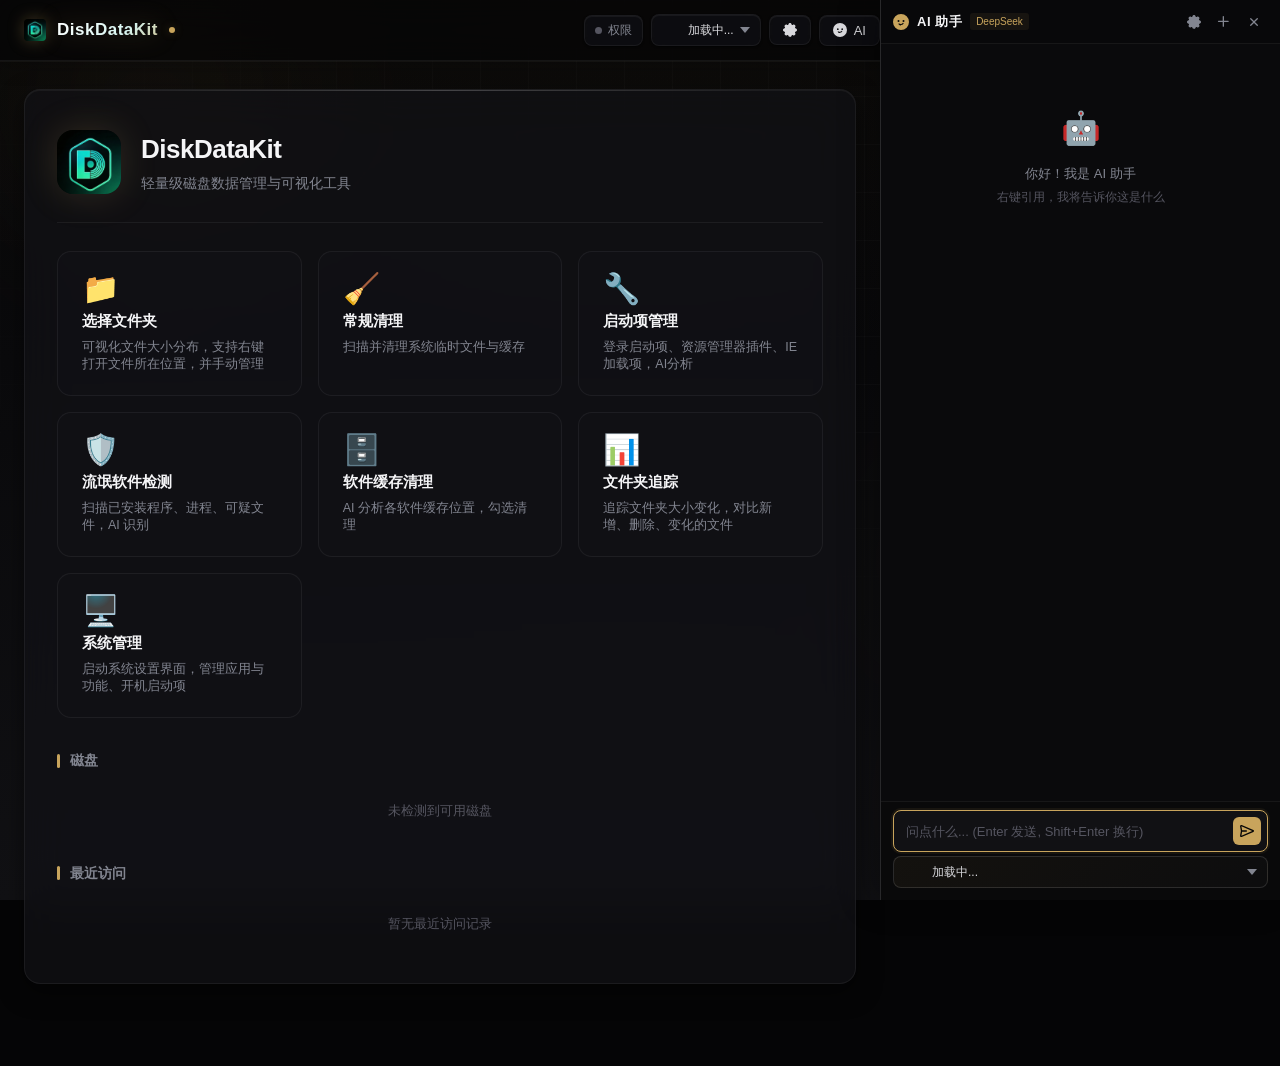
==== commit 69b63bb3: "feat:优化启动项" ====
--- a/web/index.html
+++ b/web/index.html
@@ -40,6 +40,10 @@
                 <button id="refreshBtn" class="btn btn-ghost" title="刷新">
                     <svg viewBox="0 0 16 16" width="14" height="14" aria-hidden="true"><path fill="currentColor" d="M1.705 8.005a.75.75 0 0 1 .834.656 5.5 5.5 0 0 0 9.592 2.97l-1.204-1.204a.25.25 0 0 1 .177-.427h3.011a.25.25 0 0 1 .25.25v3.011a.25.25 0 0 1-.427.177l-1.38-1.38A7 7 0 0 1 1.05 8.84a.75.75 0 0 1 .656-.834ZM8 2.5a5.49 5.49 0 0 0-4.388 2.196l1.204 1.204a.25.25 0 0 1-.177.427H1.628a.25.25 0 0 1-.25-.25V2.066a.25.25 0 0 1 .427-.177l1.38 1.38A7 7 0 0 1 14.95 7.16a.75.75 0 0 1-1.49.178A5.5 5.5 0 0 0 8 2.5Z"></path></svg>
                     <span class="btn-label">刷新</span>
+                </button>
+                <button id="adminStatusBtn" class="btn btn-ghost admin-status-btn admin-unknown" title="检查权限状态">
+                    <span class="admin-status-dot"></span>
+                    <span class="admin-status-text">权限</span>
                 </button>
                 <div id="headerModelDropdown" class="header-model-dropdown">
                     <button id="headerModelTrigger" class="btn btn-ghost header-model-trigger" title="切换模型">
--- a/web/style.css
+++ b/web/style.css
@@ -3498,3 +3498,104 @@
 .system-launch-item:hover .system-launch-arrow {
     color: var(--accent);
 }
+
+/* ========== 管理员权限状态按钮 ========== */
+.admin-status-btn {
+    display: flex;
+    align-items: center;
+    gap: 6px;
+    font-size: 12px;
+    font-weight: 500;
+    padding: 6px 10px;
+    border-radius: 8px;
+    transition: all 0.2s var(--ease);
+}
+
+.admin-status-dot {
+    width: 7px;
+    height: 7px;
+    border-radius: 50%;
+    flex-shrink: 0;
+}
+
+.admin-yes .admin-status-dot {
+    background: #c8a45c;
+    box-shadow: 0 0 6px rgba(200, 164, 92, 0.5);
+}
+
+.admin-yes {
+    color: #c8a45c;
+    border: 1px solid rgba(200, 164, 92, 0.2);
+}
+
+.admin-no .admin-status-dot {
+    background: #e0a030;
+    box-shadow: 0 0 6px rgba(224, 160, 48, 0.4);
+}
+
+.admin-no {
+    color: #e0a030;
+    border: 1px solid rgba(224, 160, 48, 0.2);
+}
+
+.admin-unknown .admin-status-dot {
+    background: var(--fg-subtle);
+}
+
+.admin-unknown {
+    color: var(--fg-muted);
+}
+
+/* ========== Toast 气泡通知 ========== */
+.toast-container {
+    position: fixed;
+    top: 64px;
+    right: 24px;
+    z-index: 800;
+    display: flex;
+    flex-direction: column;
+    gap: 10px;
+    pointer-events: none;
+}
+
+.toast {
+    display: flex;
+    align-items: center;
+    gap: 10px;
+    padding: 12px 18px;
+    border-radius: 10px;
+    background: var(--surface-solid);
+    border: 1px solid var(--border-strong);
+    box-shadow: var(--shadow-lg);
+    font-size: 13px;
+    color: var(--fg-default);
+    max-width: 380px;
+    opacity: 0;
+    transform: translateX(40px);
+    transition: opacity 0.35s var(--ease), transform 0.35s var(--ease);
+    pointer-events: auto;
+    backdrop-filter: blur(20px);
+    -webkit-backdrop-filter: blur(20px);
+}
+
+.toast.show {
+    opacity: 1;
+    transform: translateX(0);
+}
+
+.toast-icon {
+    font-size: 16px;
+    flex-shrink: 0;
+}
+
+.toast-warn {
+    border-color: rgba(224, 160, 48, 0.3);
+}
+
+.toast-warn .toast-icon {
+    color: #e0a030;
+}
+
+.toast-info .toast-icon {
+    color: var(--accent);
+}
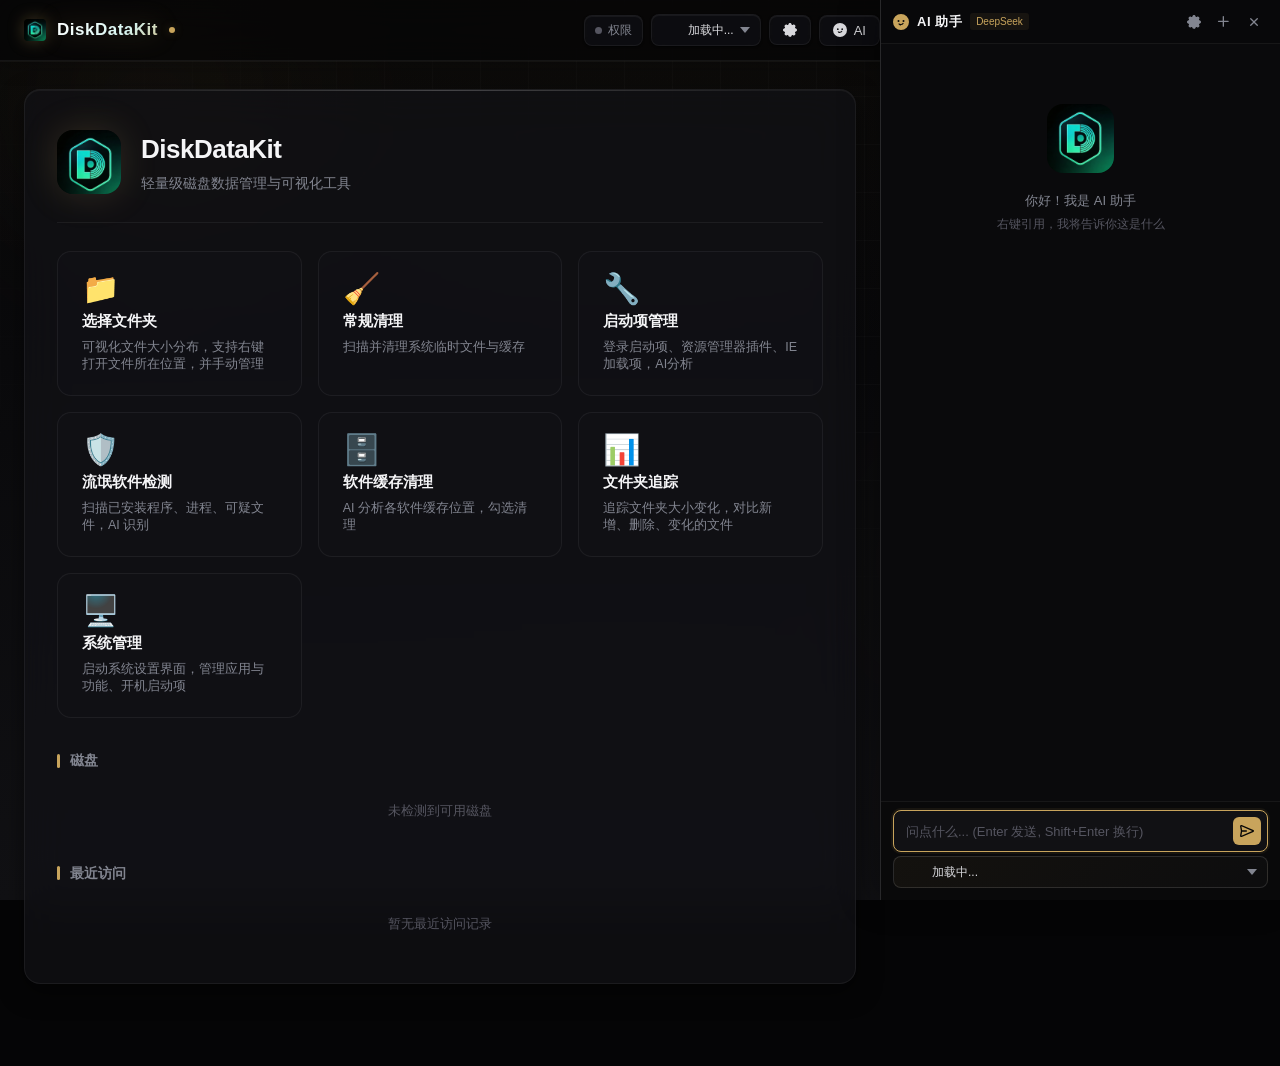
==== commit 01653705: "fix:1、修改ai的头像，2、错误添加 程序正在占用或想要手动清零提示" ====
--- a/web/index.html
+++ b/web/index.html
@@ -419,7 +419,7 @@
         </div>
         <div id="chatMessages" class="chat-messages">
             <div class="chat-welcome">
-                <div class="chat-welcome-icon">🤖</div>
+                <div class="chat-welcome-icon"><img src="ioc.png" width="67" height="69" alt="DiskDataKit"></div>
                 <p>你好！我是 AI 助手</p>
                 <p class="chat-welcome-hint">右键引用，我将告诉你这是什么</p>
             </div>
--- a/web/style.css
+++ b/web/style.css
@@ -1531,8 +1531,11 @@
 }
 
 .chat-welcome-icon {
-    font-size: 32px;
     margin-bottom: 12px;
+}
+
+.chat-welcome-icon img {
+    border-radius: 16px;
 }
 
 .chat-welcome p {
@@ -1575,6 +1578,13 @@
 
 .chat-msg.assistant .chat-msg-avatar {
     background: linear-gradient(135deg, #c8a45c, #c8a45c);
+    overflow: hidden;
+}
+
+.chat-msg.assistant .chat-msg-avatar img {
+    width: 100%;
+    height: 100%;
+    object-fit: cover;
 }
 
 .chat-msg.user .chat-msg-avatar {
